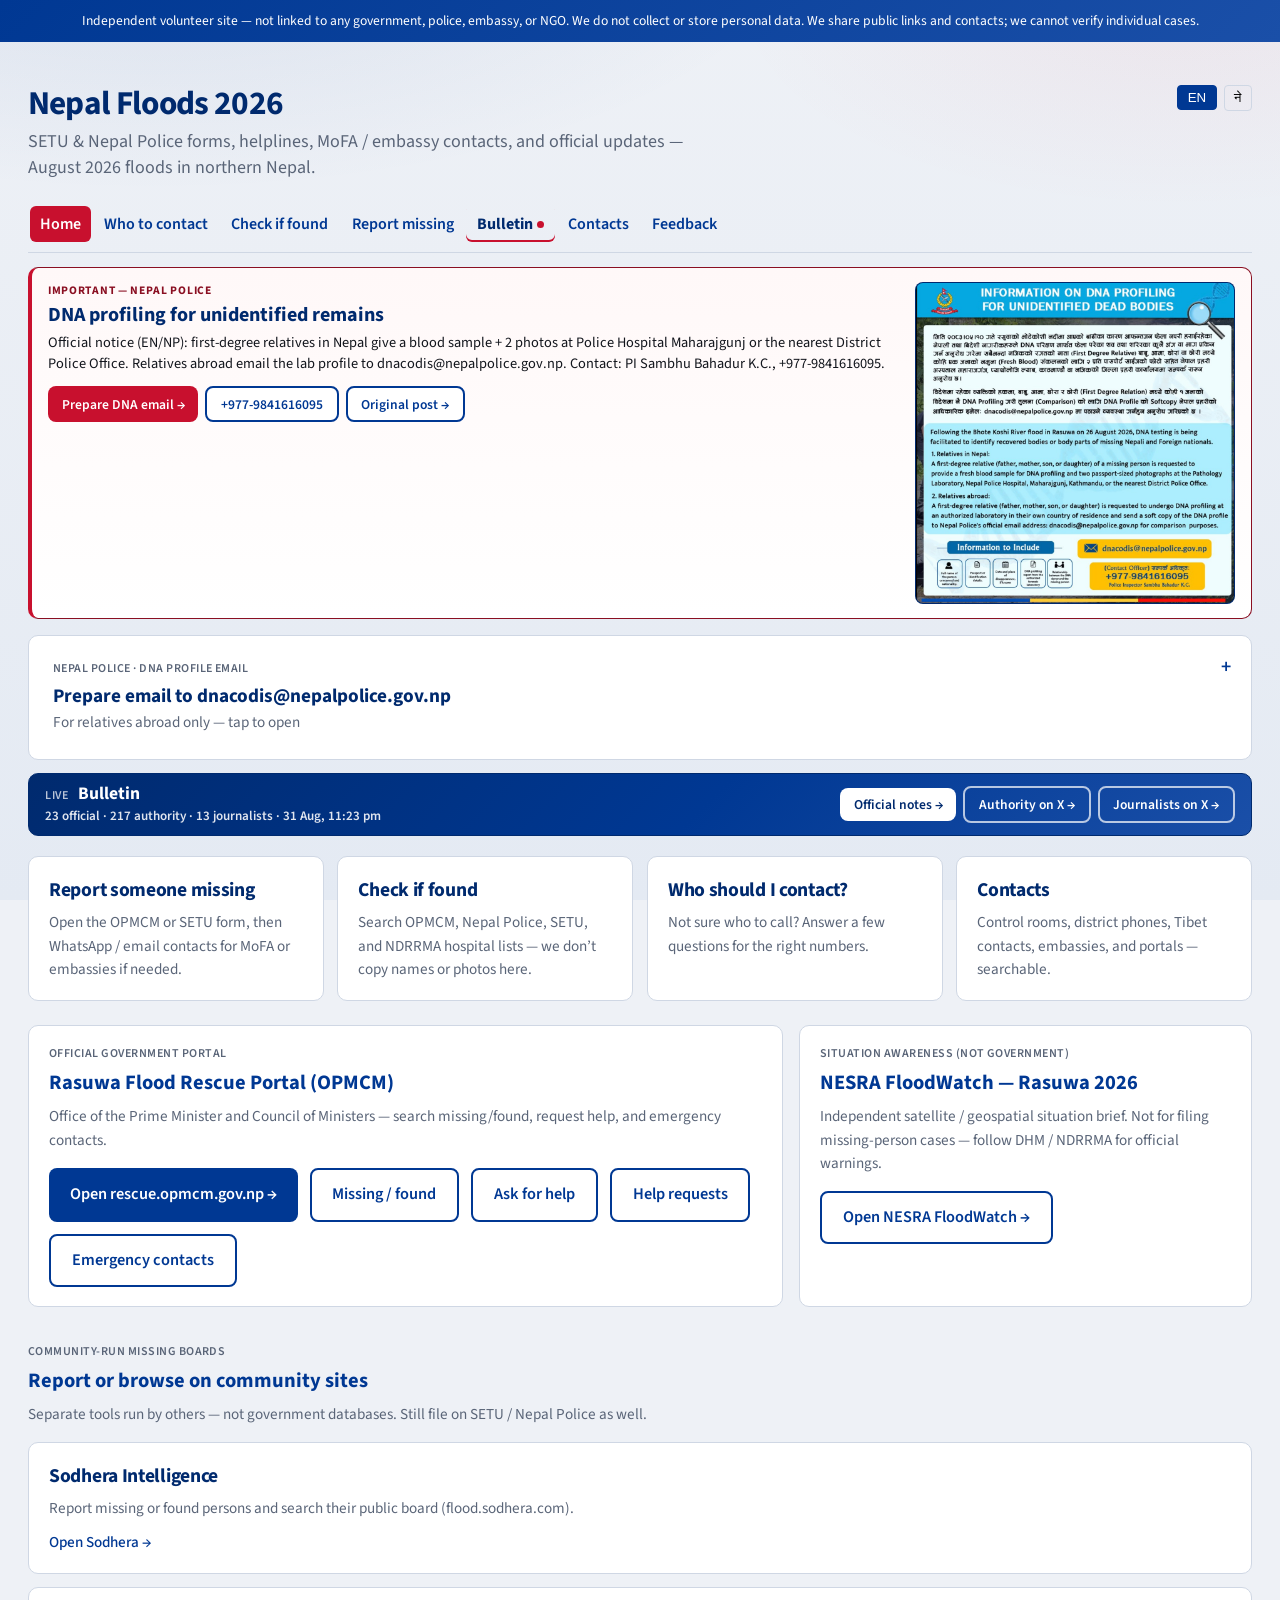
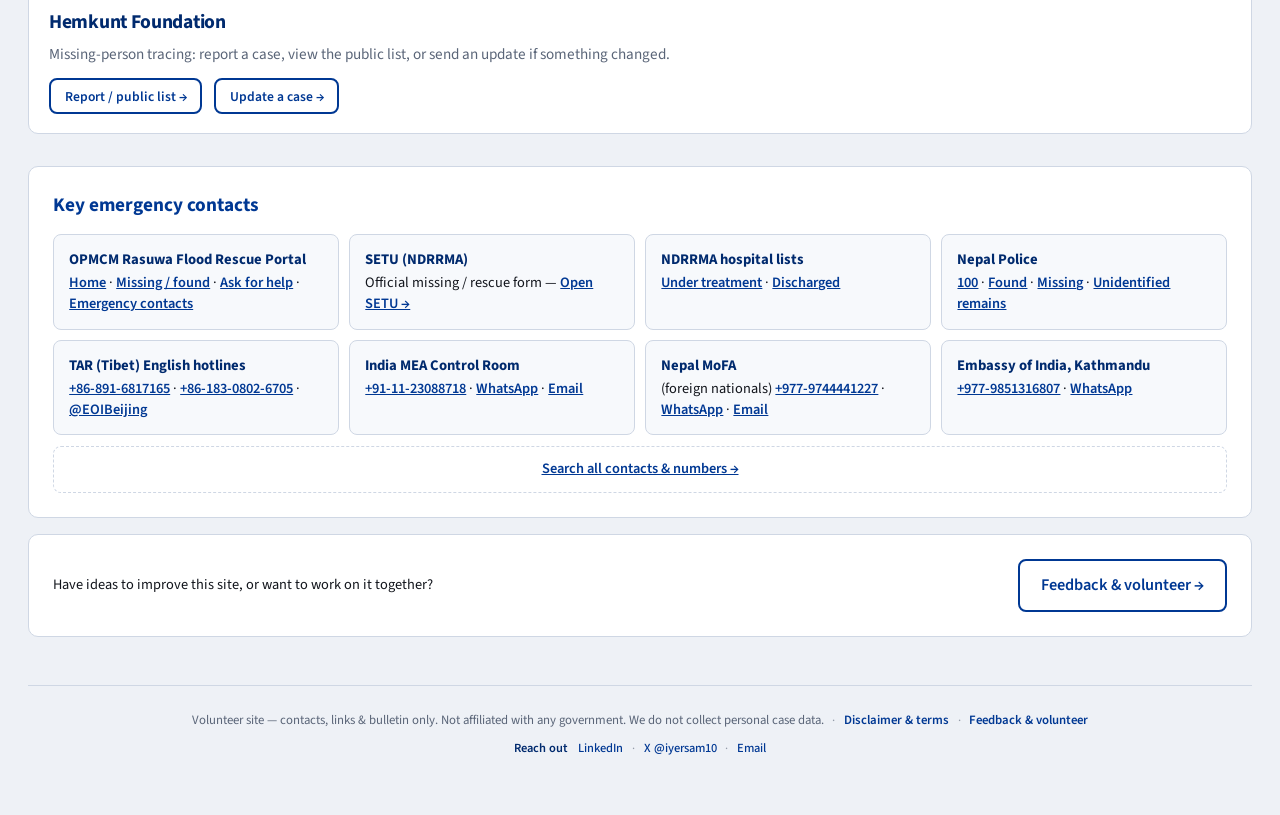
==== index.html @ 1d3ffffe "Fix DNA email open actions and collapse the helper by default." ====
<!DOCTYPE html>
<html lang="en">
<head>
  <meta charset="UTF-8">
  <meta name="viewport" content="width=device-width, initial-scale=1">
  <title>2026 Nepal Floods — SETU forms, MoFA helplines &amp; contacts</title>
  <meta name="description" content="Independent volunteer directory for the Aug 2026 Bhotekoshi / Rasuwa / Gyirong floods. Links to SETU, Nepal Police, MoFA and MEA contacts. Not a government channel — we do not confirm cases.">
  <meta name="keywords" content="Bhotekoshi, Rasuwa, Gyirong, Trishuli, MoFA emergency, MEA control room, SETU, Nepal Police, flash flood 2026">
  <meta name="robots" content="index, follow">
  <meta property="og:type" content="website">
  <meta property="og:site_name" content="2026 Nepal Floods">
  <meta property="og:locale" content="en_US">
  <meta property="og:url" content="https://2026-nepal-floods.vercel.app/">
  <meta property="og:title" content="2026 Nepal Floods — SETU forms, MoFA helplines &amp; contacts">
  <meta property="og:description" content="Independent volunteer site with SETU, Nepal Police, MoFA and MEA links for Bhotekoshi / Rasuwa / Gyirong. Not a government channel.">
  <meta property="og:image" content="https://2026-nepal-floods.vercel.app/assets/og-share.png?v=6">
  <meta property="og:image:type" content="image/png">
  <meta property="og:image:width" content="1200">
  <meta property="og:image:height" content="630">
  <meta property="og:image:alt" content="Nepal Floods 2026 — Contacts &amp; forms. Independent volunteer site · Not a government channel.">
  <meta name="twitter:card" content="summary_large_image">
  <meta name="twitter:title" content="2026 Nepal Floods — SETU forms, MoFA helplines &amp; contacts">
  <meta name="twitter:description" content="Independent volunteer directory of flood contacts and forms. Not a government channel.">
  <meta name="twitter:image" content="https://2026-nepal-floods.vercel.app/assets/og-share.png?v=6">
  <link rel="canonical" href="https://2026-nepal-floods.vercel.app/">
  <meta http-equiv="Cache-Control" content="no-cache, no-store, must-revalidate">
  <link rel="stylesheet" href="/css/style.css?v=layout16">
</head>
<body data-page="home">
  <div class="banner" data-i18n="banner">Independent volunteer site — not linked to any government, police, embassy, or NGO. We do not collect or store personal data. We share public links and contacts; we cannot verify individual cases.</div>
  <div class="container">
    <header class="site-header">
      <div class="lang-toggle">
        <button type="button" data-lang="en" class="active">EN</button>
        <button type="button" data-lang="np">ने</button>
      </div>
      <h1 data-i18n="siteTitle">Nepal Floods 2026</h1>
      <p class="subtitle" data-i18n="siteSubtitle">SETU &amp; Nepal Police forms, helplines, MoFA / embassy contacts, and official updates — August 2026 floods in northern Nepal.</p>
      <nav class="nav-links is-ready" id="site-nav">
        <a href="/" data-page="home" data-i18n="navHome">Home</a>
        <a href="/wizard.html" data-page="wizard" data-i18n="navWizard">Who to contact</a>
        <a href="/search.html" data-page="search" data-i18n="navSearch">Check if found</a>
        <a href="/report.html" data-page="report" data-i18n="navReport">Report missing</a>
        <a href="/updates.html" data-page="updates" class="nav-bulletin" data-i18n="navUpdates">Bulletin</a>
        <a href="/resources.html" data-page="resources" data-i18n="navResources">Contacts</a>
        <a href="/feedback.html" data-page="feedback" class="nav-feedback" data-i18n="navFeedback">Feedback</a>
      </nav>
    </header>

    <aside class="priority-alert" id="dna-priority-alert" aria-label="Nepal Police DNA profiling notice">
      <div class="priority-alert-copy">
        <p class="priority-alert-kicker" data-i18n="dnaAlertKicker">Important — Nepal Police</p>
        <h2 class="priority-alert-title" data-i18n="dnaAlertTitle">DNA profiling for unidentified remains</h2>
        <p class="priority-alert-body" data-i18n="dnaAlertBody">Official notice (EN/NP): first-degree relatives in Nepal give a blood sample + 2 photos at Police Hospital Maharajgunj or the nearest District Police Office. Relatives abroad email the lab profile to dnacodis@nepalpolice.gov.np. Contact: PI Sambhu Bahadur K.C., +977-9841616095.</p>
        <div class="priority-alert-actions">
          <a class="btn btn-primary btn-sm" href="#dna-email" data-i18n="dnaAlertEmailCta">Prepare DNA email →</a>
          <a class="btn btn-secondary btn-sm" href="tel:+9779841616095">+977-9841616095</a>
          <a class="btn btn-secondary btn-sm" href="https://x.com/NepalPoliceHQ/status/2094363424365097114" target="_blank" rel="noopener" data-i18n="dnaAlertCta">Original post →</a>
        </div>
      </div>
      <a class="priority-alert-figure" href="https://x.com/NepalPoliceHQ/status/2094363424365097114" target="_blank" rel="noopener">
        <img
          src="/assets/nepal-police-dna-profiling-31aug.jpg"
          width="1016"
          height="1024"
          alt="Nepal Police notice: DNA profiling for unidentified dead bodies — email dnacodis@nepalpolice.gov.np, contact PI Sambhu Bahadur K.C. +977-9841616095"
          loading="eager"
          decoding="async"
        >
      </a>
    </aside>

    <details class="panel dna-email-panel" id="dna-email">
      <summary class="dna-email-summary">
        <span class="section-kicker" data-i18n="dnaEmailKicker">Nepal Police · DNA profile email</span>
        <span class="dna-email-summary-title" data-i18n="dnaEmailTitle">Prepare email to dnacodis@nepalpolice.gov.np</span>
        <span class="dna-email-summary-hint form-hint" data-i18n="dnaEmailCollapsedHint">For relatives abroad only — tap to open</span>
      </summary>

      <p class="form-hint" data-i18n="dnaEmailHint">For first-degree relatives abroad. We only open your mail app or Gmail with a draft — nothing is uploaded here. Attach the lab DNA profile yourself before sending.</p>
      <p class="quiet-note" data-i18n="dnaEmailInNepal">In Nepal: give a fresh blood sample + 2 passport photos at Pathology Lab, Nepal Police Hospital, Maharajgunj, or the nearest District Police Office — no email needed.</p>

      <form id="dna-email-form" class="dna-email-form" novalidate>
        <div class="form-group">
          <label for="dna-missing-name" data-i18n="dnaFieldMissingName">Full name of missing person</label>
          <input id="dna-missing-name" name="missingName" type="text" autocomplete="name" required>
        </div>
        <div class="form-row">
          <div class="form-group">
            <label for="dna-nationality" data-i18n="dnaFieldNationality">Nationality</label>
            <input id="dna-nationality" name="nationality" type="text" required>
          </div>
          <div class="form-group">
            <label for="dna-id-details" data-i18n="dnaFieldId">Passport / ID details</label>
            <input id="dna-id-details" name="idDetails" type="text" required>
          </div>
        </div>
        <div class="form-group">
          <label for="dna-disappearance" data-i18n="dnaFieldDisappearance">Date and place of disappearance (if known)</label>
          <input id="dna-disappearance" name="disappearance" type="text" placeholder="e.g. 26 Aug 2026 — Rasuwa / Bhote Koshi">
        </div>
        <div class="form-row">
          <div class="form-group">
            <label for="dna-donor-name" data-i18n="dnaFieldDonorName">Your name (DNA donor)</label>
            <input id="dna-donor-name" name="donorName" type="text" required>
          </div>
          <div class="form-group">
            <label for="dna-relationship" data-i18n="dnaFieldRelationship">Your relationship to the missing person</label>
            <select id="dna-relationship" name="relationship" required>
              <option value="">—</option>
              <option value="Father">Father</option>
              <option value="Mother">Mother</option>
              <option value="Son">Son</option>
              <option value="Daughter">Daughter</option>
            </select>
          </div>
        </div>
        <div class="form-group">
          <label for="dna-donor-phone" data-i18n="dnaFieldDonorPhone">Your phone (optional)</label>
          <input id="dna-donor-phone" name="donorPhone" type="tel" autocomplete="tel">
        </div>
        <div class="form-group">
          <label for="dna-lab-note" data-i18n="dnaFieldLabNote">Lab / report note (optional)</label>
          <textarea id="dna-lab-note" name="labNote" rows="2" data-i18n-placeholder="dnaFieldLabPlaceholder" placeholder="e.g. Profile from [lab name], file attached"></textarea>
        </div>
        <p class="form-errors" id="dna-email-errors" hidden></p>
        <div class="btn-group">
          <button type="button" class="btn btn-primary" id="dna-email-open" data-i18n="dnaEmailOpen">Open email draft →</button>
          <button type="button" class="btn btn-secondary" id="dna-email-gmail" data-i18n="dnaEmailGmail">Open in Gmail →</button>
          <button type="button" class="btn btn-secondary" id="dna-email-mailto" data-i18n="dnaEmailMailto">Open in Mail app →</button>
          <button type="button" class="btn btn-secondary" id="dna-email-copy" data-i18n="dnaEmailCopy">Copy message</button>
          <button type="button" class="btn btn-secondary" id="dna-email-address">dnacodis@nepalpolice.gov.np</button>
        </div>
        <p class="form-hint" id="dna-email-status" hidden></p>
      </form>
    </details>

    <div class="bulletin-spotlight" id="bulletin-spotlight">
      <div class="bulletin-spotlight-copy">
        <div class="bulletin-spotlight-heading">
          <span class="section-kicker" data-i18n="homeBulletinKicker">Live authority feed</span>
          <h2 class="section-title" data-i18n="homeCard4Title">Bulletin</h2>
        </div>
        <p class="bulletin-spotlight-meta form-hint" id="bulletin-spotlight-meta" data-i18n="homeBulletinDesc">Official notes + authority posts on X · ~every 30 min</p>
      </div>
      <div class="bulletin-spotlight-actions">
        <a class="btn btn-primary btn-sm" href="/updates.html" data-i18n="homeBulletinOfficialCta">Official notes →</a>
        <a class="btn btn-secondary btn-sm" href="/updates.html#twitter" data-i18n="homeBulletinXCta">Authority on X →</a>
        <a class="btn btn-secondary btn-sm" href="/updates.html#journalists" data-i18n="homeBulletinJournalistsCta">Journalists on X →</a>
      </div>
    </div>

    <div class="card-grid">
      <a class="action-card" href="/report.html">
        <h2 data-i18n="homeCard3Title">Report someone missing</h2>
        <p data-i18n="homeCard3Desc">Open the OPMCM or SETU form, then WhatsApp / email contacts if needed.</p>
      </a>
      <a class="action-card" href="/search.html">
        <h2 data-i18n="homeCard2Title">Check if found</h2>
        <p data-i18n="homeCard2Desc">Search OPMCM, Nepal Police, SETU, and NDRRMA hospital lists — we don’t copy names or photos here.</p>
      </a>
      <a class="action-card" href="/wizard.html">
        <h2 data-i18n="homeCard1Title">Who should I contact?</h2>
        <p data-i18n="homeCard1Desc">Answer a few questions — we tell you which authority to call or email.</p>
      </a>
      <a class="action-card" href="/resources.html">
        <h2 data-i18n="navResources">Contacts</h2>
        <p data-i18n="homeContactsDesc">Control rooms, district phones, Tibet contacts, embassies, and portals — searchable.</p>
      </a>
    </div>

    <div class="home-spotlight">
    <section class="section-block">
      <p class="section-kicker">Official government portal</p>
      <h2 class="section-title">Rasuwa Flood Rescue Portal (OPMCM)</h2>
      <p class="form-hint">Office of the Prime Minister and Council of Ministers — search missing/found, request help, and emergency contacts.</p>
      <div class="btn-group">
        <a class="btn btn-primary" href="https://rescue.opmcm.gov.np/" target="_blank" rel="noopener">Open rescue.opmcm.gov.np →</a>
        <a class="btn btn-secondary" href="https://rescue.opmcm.gov.np/person-lost-found" target="_blank" rel="noopener">Missing / found</a>
        <a class="btn btn-secondary" href="https://rescue.opmcm.gov.np/ask-help" target="_blank" rel="noopener">Ask for help</a>
        <a class="btn btn-secondary" href="https://rescue.opmcm.gov.np/help-requests" target="_blank" rel="noopener">Help requests</a>
        <a class="btn btn-secondary" href="https://rescue.opmcm.gov.np/emergency-contacts" target="_blank" rel="noopener">Emergency contacts</a>
      </div>
    </section>

    <section class="section-block">
      <p class="section-kicker">Situation awareness (not government)</p>
      <h2 class="section-title">NESRA FloodWatch — Rasuwa 2026</h2>
      <p class="form-hint">Independent satellite / geospatial situation brief. Not for filing missing-person cases — follow DHM / NDRRMA for official warnings.</p>
      <a class="btn btn-secondary" href="https://nesraspace.org/floodwatch/rasuwa-2026/" target="_blank" rel="noopener">Open NESRA FloodWatch →</a>
    </section>
    </div>

    <section class="section-block" data-sodhera-block>
      <p class="section-kicker" data-i18n="sodheraKicker">Community-run missing boards</p>
      <h2 class="section-title" data-i18n="sodheraTitle">Report or browse on community sites</h2>
      <p class="form-hint" data-i18n="sodheraDesc">Separate tools run by others — not government databases. Still file on SETU / Nepal Police as well.</p>
      <div class="card-grid community-cards">
        <a class="action-card" href="https://flood.sodhera.com/" target="_blank" rel="noopener">
          <h2 data-i18n="sodheraCardTitle">Sodhera Intelligence</h2>
          <p data-i18n="sodheraCardDesc">Report missing or found persons and search their public board (flood.sodhera.com).</p>
          <p class="form-hint community-card-cta" data-i18n="sodheraCta">Open Sodhera →</p>
        </a>
        <div class="action-card action-card-static">
          <h2 data-i18n="hemkuntCardTitle">Hemkunt Foundation</h2>
          <p data-i18n="hemkuntCardDesc">Missing-person tracing: report a case, view the public list, or send an update if something changed.</p>
          <div class="btn-group" style="margin-top:0.75rem">
            <a class="btn btn-secondary btn-sm" href="https://web-production-5f11e.up.railway.app/" target="_blank" rel="noopener" data-i18n="hemkuntCta">Report / public list →</a>
            <a class="btn btn-secondary btn-sm" href="https://web-production-5f11e.up.railway.app/update" target="_blank" rel="noopener" data-i18n="hemkuntUpdateCta">Update a case →</a>
          </div>
        </div>
      </div>
    </section>

    <div class="panel home-contacts" style="margin-top:2rem">
      <h2>Key emergency contacts</h2>
      <ul class="contact-tile-grid">
        <li class="contact-tile"><strong>OPMCM Rasuwa Flood Rescue Portal</strong> <a href="https://rescue.opmcm.gov.np/" target="_blank" rel="noopener">Home</a> · <a href="https://rescue.opmcm.gov.np/person-lost-found" target="_blank" rel="noopener">Missing / found</a> · <a href="https://rescue.opmcm.gov.np/ask-help" target="_blank" rel="noopener">Ask for help</a> · <a href="https://rescue.opmcm.gov.np/emergency-contacts" target="_blank" rel="noopener">Emergency contacts</a></li>
        <li class="contact-tile"><strong>SETU (NDRRMA)</strong> Official missing / rescue form — <a href="https://setu.ndrrma.gov.np/admin/help.php" target="_blank" rel="noopener">Open SETU →</a></li>
        <li class="contact-tile"><strong>NDRRMA hospital lists</strong> <a href="https://ndrrma.gov.np/np/notice-information" target="_blank" rel="noopener">Under treatment</a> · <a href="https://ndrrma.gov.np/np/misc-report" target="_blank" rel="noopener">Discharged</a></li>
        <li class="contact-tile"><strong>Nepal Police</strong> <a href="tel:100">100</a> · <a href="https://udb.nepalpolice.gov.np/found" target="_blank" rel="noopener">Found</a> · <a href="https://udb.nepalpolice.gov.np/missing" target="_blank" rel="noopener">Missing</a> · <a href="https://udb.nepalpolice.gov.np/dead-bodies" target="_blank" rel="noopener">Unidentified remains</a></li>
        <li class="contact-tile"><strong>TAR (Tibet) English hotlines</strong> <a href="tel:+868916817165">+86-891-6817165</a> · <a href="tel:+8618308026705">+86-183-0802-6705</a> · <a href="https://x.com/EOIBeijing/status/2093912605433774318" target="_blank" rel="noopener">@EOIBeijing</a></li>
        <li class="contact-tile"><strong>India MEA Control Room</strong> <a href="tel:+911123088718">+91-11-23088718</a> · <a href="https://wa.me/919968291988">WhatsApp</a> · <a href="mailto:situationroom@mea.gov.in">Email</a></li>
        <li class="contact-tile"><strong>Nepal MoFA</strong> (foreign nationals) <a href="tel:+9779744441227">+977-9744441227</a> · <a href="https://wa.me/9779744441227">WhatsApp</a> · <a href="mailto:emergency@mofa.gov.np">Email</a></li>
        <li class="contact-tile"><strong>Embassy of India, Kathmandu</strong> <a href="tel:+9779851316807">+977-9851316807</a> · <a href="https://wa.me/9779851316807">WhatsApp</a></li>
        <li class="contact-tile contact-tile-more"><a href="/resources.html">Search all contacts &amp; numbers →</a></li>
      </ul>
    </div>

    <div class="volunteer-strip panel" id="volunteer-strip">
      <p data-i18n="volunteerStrip">Have ideas to improve this site, or want to work on it together?</p>
      <a href="/feedback.html" class="btn btn-secondary" data-i18n="volunteerStripCta">Feedback & volunteer →</a>
    </div>

    <footer class="site-footer" data-i18n="footer">Volunteer site — contacts, links & updates only.</footer>
  </div>
  <script src="/js/common.js?v=layout18"></script>
  <script src="/js/dna-email.js?v=layout2"></script>

  <!-- Vercel Web Analytics -->
  <script>
    window.va = window.va || function () { (window.vaq = window.vaq || []).push(arguments); };
  </script>
  <script defer src="/_vercel/insights/script.js"></script>
</body>
</html>
---- css/style.css ----
@import url("https://fonts.googleapis.com/css2?family=Source+Sans+3:ital,wght@0,400;0,600;0,700;1,400&display=swap");

:root {
  --nepal-crimson: #c8102e;
  --nepal-blue: #003893;
  --nepal-blue-deep: #002a6e;
  --warm-bg: #eef1f6;
  --warm-bg-2: #e4eaf3;
  --card: #ffffff;
  --text: #12151c;
  --muted: #5a6578;
  --border: #cfd7e4;
  --border-strong: #a8b6cc;
  --success: #0d7a4e;
  --chip-bg: #f7f9fc;
  --shadow-soft: 0 1px 0 rgba(0, 42, 110, 0.04), 0 8px 24px rgba(0, 42, 110, 0.06);
  --radius: 10px;
  --content-pad: 1rem 1.15rem 3rem;
  --content-max: 42rem;   /* phones */
  --content-md: 64rem;    /* ~1024 */
  --content-lg: 78rem;    /* ~1248 */
  --content-xl: 90rem;    /* ~1440 — still padded on ultrawide */
  --fs-body: 1.125rem;
  --fs-small: 0.95rem;
  --fs-nav: 1rem;
  --fs-h1: clamp(1.85rem, 2.6vw, 2.55rem);
  --fs-h2: 1.28rem;
  --fs-title: 1.22rem;
}

* {
  box-sizing: border-box;
}

body {
  font-family: "Source Sans 3", "Segoe UI", system-ui, -apple-system, sans-serif;
  background-color: var(--warm-bg);
  background-image:
    radial-gradient(1200px 480px at 12% -8%, rgba(0, 56, 147, 0.09), transparent 55%),
    radial-gradient(900px 420px at 92% 0%, rgba(200, 16, 46, 0.05), transparent 50%),
    linear-gradient(180deg, var(--warm-bg) 0%, var(--warm-bg-2) 100%);
  background-attachment: fixed;
  color: var(--text);
  margin: 0;
  min-height: 100vh;
  line-height: 1.55;
  font-size: var(--fs-body);
  -webkit-font-smoothing: antialiased;
}

a {
  color: var(--nepal-blue);
}

.container {
  max-width: var(--content-max);
  margin: 0 auto;
  padding: var(--content-pad);
}

.banner {
  background: linear-gradient(135deg, var(--nepal-blue), #1a4fa8);
  color: #fff;
  padding: 0.7rem 1.25rem;
  font-size: 0.85rem;
  line-height: 1.45;
  text-align: center;
}

.banner strong {
  font-weight: 600;
}

header.site-header {
  padding: 1.35rem 0 0;
}

header.site-header h1 {
  font-size: var(--fs-h1);
  margin: 0 0 0.35rem;
  color: var(--nepal-blue-deep);
  font-weight: 700;
  letter-spacing: -0.025em;
  line-height: 1.15;
}

header.site-header .subtitle {
  color: var(--muted);
  font-size: var(--fs-body);
  margin: 0;
  max-width: 44rem;
  line-height: 1.45;
}

.home-intro {
  display: none;
}

.site-disclaimer {
  display: none;
}

.nav-links {
  display: flex;
  flex-wrap: nowrap;
  gap: 0.15rem;
  margin: 1rem 0 0;
  padding: 0.55rem 0.1rem 0.65rem;
  border-bottom: 1px solid var(--border);
  font-size: var(--fs-nav);
  overflow-x: auto;
  -webkit-overflow-scrolling: touch;
  scrollbar-width: thin;
}

.nav-links a {
  text-decoration: none;
  font-weight: 600;
  white-space: nowrap;
  padding: 0.35rem 0.65rem;
  border-radius: 6px;
}

.nav-links a:hover {
  background: rgba(0, 56, 147, 0.06);
}

.nav-links a.active {
  color: #fff;
  background: var(--nepal-crimson);
  text-decoration: none;
}

.nav-links a.nav-feedback {
  color: var(--nepal-blue);
  font-weight: 600;
}

.volunteer-strip {
  margin-top: 1.5rem;
  display: flex;
  flex-wrap: wrap;
  align-items: center;
  justify-content: space-between;
  gap: 0.75rem 1rem;
  background: linear-gradient(135deg, #f8fafc, #eef4ff);
  border-color: #c5d4f0;
}

.volunteer-strip p {
  margin: 0;
  font-size: 0.9rem;
  color: var(--text);
  flex: 1;
  min-width: 12rem;
}

.card-grid {
  display: grid;
  gap: 0.85rem;
  margin-top: 1.25rem;
}

.action-card {
  display: block;
  background: var(--card);
  border: 1px solid var(--border);
  border-radius: var(--radius);
  padding: 1.15rem 1.25rem;
  text-decoration: none;
  color: inherit;
  box-shadow: var(--shadow-soft);
  transition: border-color 0.15s, transform 0.15s;
}

.action-card:hover {
  border-color: var(--nepal-blue);
  transform: translateY(-1px);
}

.action-card h2 {
  margin: 0 0 0.35rem;
  font-size: var(--fs-title);
  color: var(--nepal-blue-deep);
  letter-spacing: -0.015em;
}

.action-card p {
  margin: 0;
  color: var(--muted);
  font-size: var(--fs-small);
}

.action-card-static {
  cursor: default;
}

.action-card-static:hover {
  border-color: var(--border);
  transform: none;
}

.community-cards {
  margin-top: 0.85rem;
}

.community-card-cta {
  margin-top: 0.65rem !important;
  color: var(--nepal-blue) !important;
  font-weight: 500;
}

.btn {
  display: inline-flex;
  align-items: center;
  justify-content: center;
  gap: 0.4rem;
  padding: 0.75rem 1.3rem;
  border-radius: 8px;
  font-size: 1.02rem;
  font-weight: 600;
  border: none;
  cursor: pointer;
  text-decoration: none;
  transition: opacity 0.15s;
}

.btn:hover {
  opacity: 0.92;
}

.btn-primary {
  background: var(--nepal-blue);
  color: #fff;
}

.btn-secondary {
  background: #fff;
  color: var(--nepal-blue);
  border: 2px solid var(--nepal-blue);
}

.btn-whatsapp {
  background: #25d366;
  color: #fff;
}

.btn-email {
  background: #444;
  color: #fff;
}

.btn-group {
  display: flex;
  flex-wrap: wrap;
  gap: 0.75rem;
  margin-top: 1rem;
}

.panel {
  background: var(--card);
  border: 1px solid var(--border);
  border-radius: 12px;
  padding: 1.5rem;
  margin-top: 1rem;
}

.panel h2 {
  margin: 0 0 1rem;
  font-size: 1.2rem;
  color: var(--nepal-blue);
}

.wizard-step {
  display: none;
}

.wizard-step.active {
  display: block;
}

.wizard-options {
  display: grid;
  gap: 0.6rem;
  margin: 1rem 0;
}

.wizard-option {
  text-align: left;
  padding: 0.85rem 1rem;
  border: 2px solid var(--border);
  border-radius: 8px;
  background: #fff;
  cursor: pointer;
  font-size: 0.95rem;
  transition: border-color 0.15s, background 0.15s;
}

.wizard-option:hover {
  border-color: var(--nepal-blue);
  background: #f5f8fc;
}

.wizard-option.selected {
  border-color: var(--nepal-blue);
  background: #eef3fa;
}

.mode-tabs {
  display: flex;
  gap: 0.5rem;
  margin: 0.75rem 0 1rem;
  flex-wrap: wrap;
}

.mode-tab {
  background: #fff;
  border: 1px solid var(--border);
  border-radius: 8px;
  padding: 0.5rem 0.9rem;
  font-size: 0.9rem;
  font-weight: 600;
  color: var(--muted);
  cursor: pointer;
}

.mode-tab.active {
  color: var(--nepal-blue);
  border-color: var(--nepal-blue);
  background: #eef4ff;
}

.checkbox-grid {
  display: grid;
  gap: 0.5rem;
  margin-top: 0.5rem;
}

.checkbox-option {
  display: flex;
  gap: 0.6rem;
  align-items: flex-start;
  padding: 0.65rem 0.85rem;
  border: 1px solid var(--border);
  border-radius: 8px;
  background: #fff;
  cursor: pointer;
  font-size: 0.9rem;
}

.checkbox-option:has(input:checked) {
  border-color: var(--nepal-blue);
  background: #eef4ff;
}

.checkbox-option input {
  margin-top: 0.2rem;
}

.form-group {
  margin-bottom: 1rem;
}

.form-group label {
  display: block;
  font-weight: 600;
  font-size: 0.9rem;
  margin-bottom: 0.35rem;
}

.form-group input,
.form-group select,
.form-group textarea {
  width: 100%;
  padding: 0.65rem 0.75rem;
  border: 1px solid var(--border);
  border-radius: 8px;
  font-size: 1rem;
  font-family: inherit;
  background: #fff;
  color: var(--text);
}

.form-group input:focus,
.form-group select:focus,
.form-group textarea:focus {
  outline: 2px solid rgba(0, 56, 147, 0.25);
  outline-offset: 1px;
  border-color: #9bb4d9;
}

.form-group textarea {
  min-height: 80px;
  resize: vertical;
}

.form-hint {
  font-size: var(--fs-small);
  color: var(--muted);
  margin-top: 0.25rem;
}

.alert {
  padding: 0.85rem 1rem;
  border-radius: 8px;
  font-size: 0.9rem;
  margin: 1rem 0;
}

.alert-info {
  background: #eef3fa;
  border: 1px solid #c5d9f0;
  color: #1a3a5c;
}

.alert-warning {
  background: #fff8e6;
  border: 1px solid #f0d78c;
  color: #6b4e00;
}

.alert-success {
  background: #e8f5ef;
  border: 1px solid #a8d5bc;
  color: #0d4a2e;
}

.alert-error {
  background: #fdecea;
  border: 1px solid #f5c4be;
  color: #8b1a0f;
}

/* Quieter page sections (report flow) */
.section-block {
  margin-top: 1.75rem;
  padding-top: 1.5rem;
  border-top: 1px solid var(--border);
}

.section-block:first-of-type {
  border-top: none;
  padding-top: 0.5rem;
}

.section-kicker {
  margin: 0 0 0.2rem;
  font-size: 0.75rem;
  font-weight: 600;
  letter-spacing: 0.04em;
  text-transform: uppercase;
  color: var(--muted);
}

.section-title {
  margin: 0 0 0.4rem;
  font-size: var(--fs-h2);
  color: var(--nepal-blue);
}



.subsection-title {
  margin: 1.25rem 0 0.5rem;
  font-size: 1rem;
  color: var(--text);
}

#email-open-status {
  margin-top: 0.75rem;
  padding: 0.65rem 0.75rem;
  background: #eef3fa;
  border: 1px solid #c5d9f0;
  border-radius: 8px;
  color: #1a3a5c;
  font-size: 0.85rem;
}

.form-errors {
  margin-top: 0.75rem;
  font-size: 0.9rem;
  color: #8b1a0f;
}

.form-divider {
  border: none;
  border-top: 1px solid var(--border);
  margin: 1.25rem 0;
}

.form-row {
  display: grid;
  grid-template-columns: 1fr 1fr;
  gap: 0.75rem;
}

@media (max-width: 560px) {
  .form-row {
    grid-template-columns: 1fr;
  }
}

.form-group-sm {
  max-width: 8rem;
}

.person-block {
  padding: 0.85rem 0;
  border-bottom: 1px solid var(--border);
  margin-bottom: 0.5rem;
}

.person-block:last-child {
  border-bottom: none;
}

.person-block-head {
  display: flex;
  justify-content: space-between;
  align-items: center;
  margin-bottom: 0.5rem;
}

.btn-text {
  background: none;
  border: none;
  color: var(--muted);
  font-size: 0.85rem;
  cursor: pointer;
  text-decoration: underline;
  padding: 0;
}

.btn-text:hover {
  color: var(--nepal-crimson);
}

.contact-list {
  display: flex;
  flex-direction: column;
  gap: 0.75rem;
}

.contact-row {
  display: flex;
  flex-wrap: wrap;
  justify-content: space-between;
  gap: 0.75rem;
  padding: 0.85rem 0;
  border-bottom: 1px solid var(--border);
}

.contact-row:last-child {
  border-bottom: none;
}

.send-actions {
  display: flex;
  flex-wrap: wrap;
  gap: 0.5rem;
  margin: 0.75rem 0 0.25rem;
}

.panel.setu-hero {
  border: 1px solid var(--border);
  box-shadow: none;
}

.step-list {
  list-style: none;
  padding: 0;
  margin: 0;
}

.step-list li {
  padding: 1rem 0;
  border-bottom: 1px solid var(--border);
}

.step-list li:last-child {
  border-bottom: none;
}

.step-list .step-num {
  display: inline-block;
  background: var(--nepal-blue);
  color: #fff;
  width: 1.6rem;
  height: 1.6rem;
  border-radius: 50%;
  text-align: center;
  line-height: 1.6rem;
  font-size: 0.8rem;
  margin-right: 0.5rem;
}

.contact-block {
  margin: 0.75rem 0;
}

.contact-block strong {
  display: block;
  color: var(--nepal-blue);
}

.search-bar {
  display: flex;
  gap: 0.5rem;
  flex-wrap: wrap;
  margin-bottom: 1rem;
}

.orchestration-step-label {
  display: inline-block;
  font-size: 0.75rem;
  font-weight: 600;
  text-transform: uppercase;
  letter-spacing: 0.04em;
  color: var(--nepal-blue);
  margin-bottom: 0.25rem;
}

.setu-field-guide {
  list-style: none;
  padding: 0;
  margin: 0.75rem 0 0;
}

.setu-field-row {
  padding: 0.75rem 0;
  border-top: 1px solid var(--border);
  display: grid;
  gap: 0.5rem;
}

.setu-field-row:first-child {
  border-top: none;
  padding-top: 0;
}

.setu-field-meta strong {
  color: var(--text);
}

.setu-required {
  display: inline-block;
  margin-left: 0.35rem;
  font-size: 0.7rem;
  font-weight: 600;
  text-transform: uppercase;
  color: var(--nepal-crimson);
}

.setu-field-value {
  margin: 0;
  padding: 0.6rem 0.75rem;
  background: #f4f6fa;
  border: 1px solid var(--border);
  border-radius: 6px;
  font-family: inherit;
  font-size: 0.9rem;
  white-space: pre-wrap;
  word-break: break-word;
}

.setu-field-value.multiline {
  max-height: 10rem;
  overflow: auto;
}

.btn-sm {
  padding: 0.35rem 0.75rem;
  font-size: 0.85rem;
  width: fit-content;
}

.search-bar input {
  flex: 1;
  min-width: 200px;
  padding: 0.65rem 0.75rem;
  border: 1px solid var(--border);
  border-radius: 8px;
  font-size: 1rem;
  background: #fff;
  color: var(--text);
}

.filter-chips {
  display: flex;
  flex-wrap: wrap;
  gap: 0.5rem;
  margin-bottom: 1rem;
}

.chip {
  padding: 0.42rem 0.8rem;
  border-radius: 7px;
  border: 1px solid var(--border);
  background: var(--chip-bg);
  font-size: 0.85rem;
  font-weight: 600;
  cursor: pointer;
  color: var(--text);
  white-space: nowrap;
  flex: 0 0 auto;
}

.chip:hover {
  border-color: var(--border-strong);
  background: #fff;
}

.chip.active {
  background: var(--nepal-blue);
  color: #fff;
  border-color: var(--nepal-blue);
}

.record-card {
  display: flex;
  gap: 1rem;
  padding: 1rem;
  border: 1px solid var(--border);
  border-radius: 10px;
  background: #fff;
  margin-bottom: 0.75rem;
}

.record-card img {
  width: 72px;
  height: 72px;
  object-fit: cover;
  border-radius: 6px;
  background: #eee;
}

.record-card .meta {
  flex: 1;
  min-width: 0;
}

.record-card h3 {
  margin: 0 0 0.25rem;
  font-size: 1rem;
}

.record-card .detail {
  font-size: 0.85rem;
  color: var(--muted);
  margin: 0.15rem 0;
}

.record-card .badge {
  display: inline-block;
  font-size: 0.7rem;
  padding: 0.15rem 0.5rem;
  border-radius: 4px;
  background: #fff0f2;
  color: var(--nepal-crimson);
  font-weight: 600;
  margin-top: 0.35rem;
}

.update-item {
  padding: 1rem 1.05rem;
  border: 1px solid var(--border);
  border-radius: var(--radius);
  background: var(--card);
  box-shadow: var(--shadow-soft);
  margin-bottom: 0.75rem;
}

.update-item:last-child {
  margin-bottom: 0;
}

.update-meta {
  display: flex;
  flex-wrap: wrap;
  align-items: center;
  gap: 0.35rem 0.65rem;
  margin-bottom: 0.4rem;
  font-size: 0.8rem;
  color: var(--muted);
}

.update-meta time {
  margin-left: auto;
  font-weight: 500;
  color: var(--muted);
}

.update-source {
  font-weight: 600;
  color: var(--nepal-blue);
}

.update-summary {
  margin: 0.35rem 0 0.65rem;
  font-size: 0.98rem;
  line-height: 1.55;
  color: var(--text);
}

.update-link {
  display: inline-block;
  font-size: 0.9rem;
  font-weight: 600;
  text-decoration: none;
}

.update-link:hover {
  text-decoration: underline;
}

.update-item-portal {
  opacity: 0.95;
}

.update-item-portal .bulletin-title {
  font-size: 0.95rem;
}

.badge-official {
  background: #e8f0fa;
  color: var(--nepal-blue);
}

.badge-twitter {
  background: #e8f4fd;
  color: #1565c0;
}

.badge-journalist {
  background: #fdecea;
  color: #9b1c1c;
}

.badge-portal {
  background: #f3f4f6;
  color: #4b5563;
}

.updates-meta {
  font-size: 0.8rem;
  color: var(--muted);
  margin: 0.35rem 0 1rem;
}

.updates-section-title {
  margin: 1.75rem 0 0.35rem;
  font-size: 1rem;
  color: var(--nepal-blue);
}

.updates-section-hint {
  margin: 0 0 0.75rem;
}

.updates-toolbar {
  margin-top: 0.5rem;
  display: flex;
  flex-direction: column;
  gap: 0.85rem;
}

.theme-filter-wrap .form-hint {
  margin-bottom: 0.35rem;
}

.theme-chips {
  display: flex;
  flex-wrap: wrap;
  gap: 0.4rem;
}

.theme-chips .chip {
  font-size: 0.82rem;
  padding: 0.35rem 0.7rem;
}

@media (min-width: 720px) {
  .updates-filter {
    min-width: 0;
  }
}

.updates-panel {
  padding-top: 1rem;
}

.update-theme-tags {
  display: flex;
  flex-wrap: wrap;
  gap: 0.3rem;
  margin: 0.35rem 0 0.15rem;
}

.update-theme-tag {
  font-size: 0.7rem;
  font-weight: 600;
  letter-spacing: 0.02em;
  text-transform: uppercase;
  color: var(--nepal-blue);
  background: #eef3fa;
  border-radius: 4px;
  padding: 0.15rem 0.4rem;
}

.bulletin-title {
  margin: 0.15rem 0 0.25rem;
  font-size: 1.15rem;
  line-height: 1.35;
  color: var(--text);
  font-weight: 650;
}

.update-item time {
  display: inline;
  font-size: inherit;
  font-weight: inherit;
  color: inherit;
  margin-bottom: 0;
}

.update-item .citation {
  font-size: 0.8rem;
  color: var(--muted);
  margin: 0.35rem 0 0;
}

.update-item .date {
  font-size: 0.8rem;
  color: var(--muted);
}

.update-item .source {
  font-size: 0.75rem;
  font-weight: 600;
  color: var(--nepal-blue);
  text-transform: uppercase;
  letter-spacing: 0.03em;
}

.update-item p {
  margin: 0.35rem 0 0.5rem;
}

footer.site-footer {
  margin-top: 3rem;
  padding-top: 1.5rem;
  border-top: 1px solid var(--border);
  font-size: 0.8rem;
  color: var(--muted);
  text-align: center;
  line-height: 1.6;
}

footer.site-footer .footer-main,
footer.site-footer .footer-reach {
  margin: 0;
}

footer.site-footer .footer-reach {
  margin-top: 0.55rem;
  font-size: 0.78rem;
}

footer.site-footer .footer-reach-label {
  margin-right: 0.45rem;
  font-weight: 600;
  color: var(--nepal-blue-deep);
}

footer.site-footer .footer-reach-link {
  color: var(--nepal-blue);
  text-decoration: none;
  font-weight: 500;
}

footer.site-footer .footer-reach-link:hover {
  text-decoration: underline;
}

footer.site-footer .footer-link {
  color: var(--muted);
  text-decoration: none;
}

footer.site-footer .footer-link:hover {
  color: var(--nepal-blue);
  text-decoration: underline;
}

footer.site-footer .footer-link-prominent {
  font-weight: 600;
  color: var(--nepal-blue);
}

.footer-sep {
  margin: 0 0.35rem;
  opacity: 0.6;
}

.legal-alert {
  margin-top: 1rem;
}

.legal-doc h2 {
  font-size: 1.1rem;
  color: var(--nepal-blue);
  margin: 1.5rem 0 0.65rem;
}

.legal-doc h2:first-child {
  margin-top: 0.25rem;
}

.legal-doc p {
  margin: 0.5rem 0;
  font-size: 0.95rem;
}

.legal-list {
  margin: 0.5rem 0 1rem;
  padding-left: 1.25rem;
  font-size: 0.95rem;
}

.legal-list li {
  margin: 0.4rem 0;
}

.legal-ol {
  padding-left: 1.35rem;
}

.legal-updated {
  margin-top: 1.25rem !important;
}

.feedback-panel {
  max-width: 44rem;
  margin-left: auto;
  margin-right: auto;
  width: 100%;
}

.feedback-list {
  list-style: none;
  margin: 1rem 0 1.25rem;
  padding: 0;
  display: grid;
  gap: 0.5rem;
}

.feedback-list li {
  margin: 0;
  padding: 0.75rem 0.9rem;
  border: 1px solid var(--border);
  border-radius: 8px;
  background: #f7f9fc;
  font-size: var(--fs-body);
}

.feedback-note {
  margin-bottom: 1.25rem;
}

.feedback-actions {
  display: flex;
  gap: 0.75rem;
  flex-wrap: wrap;
}

.volunteer-panel {
  margin-top: 1.25rem;
  background: #fafbfc;
}

.volunteer-heading {
  margin: 0 0 0.75rem;
  font-size: 1.05rem;
  color: var(--nepal-blue);
  font-weight: 600;
}

.volunteer-email-hint {
  margin: 0.75rem 0 0;
  font-size: 0.85rem;
  color: var(--muted);
}

.volunteer-email-hint a {
  color: var(--muted);
  text-decoration: none;
}

.volunteer-email-hint a:hover {
  color: var(--nepal-blue);
  text-decoration: underline;
}

.tab-bar {
  display: flex;
  gap: 0.5rem;
  margin: 1.25rem 0 0;
  border-bottom: 2px solid var(--border);
}

.tab-bar .tab {
  background: none;
  border: none;
  border-bottom: 2px solid transparent;
  margin-bottom: -2px;
  padding: 0.65rem 1rem;
  font-size: 0.95rem;
  font-weight: 600;
  color: var(--muted);
  cursor: pointer;
  border-radius: 6px 6px 0 0;
}

.tab-bar .tab:hover {
  color: var(--nepal-blue);
  background: #f8fafc;
}

.tab-bar .tab.active {
  color: var(--nepal-blue);
  border-bottom-color: var(--nepal-blue);
}

.tab-panel {
  display: none;
  margin-top: 1rem;
}

.tab-panel.active {
  display: block;
}

.pagination {
  display: flex;
  align-items: center;
  justify-content: center;
  gap: 1rem;
  margin-top: 1.25rem;
  padding-top: 1rem;
  border-top: 1px solid var(--border);
}

.pagination-info {
  font-size: 0.85rem;
  color: var(--muted);
}

.btn-sm {
  padding: 0.35rem 0.85rem;
  font-size: 0.85rem;
}

.account-grid {
  margin-top: 1.5rem;
  padding-top: 1.25rem;
  border-top: 1px solid var(--border);
}

.account-grid-title {
  font-size: 0.95rem;
  margin: 0 0 0.75rem;
  color: var(--text);
}

.account-grid-inner {
  display: grid;
  grid-template-columns: repeat(auto-fill, minmax(220px, 1fr));
  gap: 0.75rem;
}

.account-card {
  display: flex;
  flex-direction: column;
  gap: 0.2rem;
  padding: 0.85rem 1rem;
  border: 1px solid var(--border);
  border-radius: 8px;
  text-decoration: none;
  color: var(--text);
  background: #fafbfc;
  transition: border-color 0.15s, background 0.15s;
}

.account-card:hover {
  border-color: var(--nepal-blue);
  background: #f0f6ff;
}

.account-card span {
  font-size: 0.8rem;
  color: var(--muted);
}

.lang-toggle {
  float: right;
  font-size: 0.85rem;
}

.lang-toggle button {
  background: none;
  border: 1px solid var(--border);
  padding: 0.25rem 0.6rem;
  border-radius: 4px;
  cursor: pointer;
  margin-left: 0.25rem;
}

.lang-toggle button.active {
  background: var(--nepal-blue);
  color: #fff;
  border-color: var(--nepal-blue);
}

.progress-dots {
  display: flex;
  gap: 0.5rem;
  margin-bottom: 1rem;
}

.progress-dots span {
  width: 8px;
  height: 8px;
  border-radius: 50%;
  background: var(--border);
}

.progress-dots span.done {
  background: var(--nepal-blue);
}

.progress-dots span.current {
  background: var(--nepal-crimson);
  transform: scale(1.2);
}

.empty-state {
  text-align: center;
  padding: 2rem;
  color: var(--muted);
}

.sr-only {
  position: absolute;
  width: 1px;
  height: 1px;
  padding: 0;
  margin: -1px;
  overflow: hidden;
  clip: rect(0, 0, 0, 0);
  white-space: nowrap;
  border: 0;
}

/* —— Layout v2: width, home, bulletin scanning —— */
.container-wide,
.container-bulletin,
body[data-page="home"] .container,
body[data-page="resources"] .container,
body[data-page="updates"] .container,
body[data-page="report"] .container,
body[data-page="search"] .container,
body[data-page="wizard"] .container,
body[data-page="feedback"] .container,
body[data-page="legal"] .container {
  max-width: var(--content-md);
}

@media (min-width: 900px) {
  :root {
    --content-pad: 1.35rem 1.75rem 3.5rem;
  }

  .container,
  .container-wide,
  .container-bulletin,
  body[data-page="home"] .container,
  body[data-page="resources"] .container,
  body[data-page="updates"] .container,
  body[data-page="report"] .container,
  body[data-page="search"] .container,
  body[data-page="wizard"] .container,
  body[data-page="feedback"] .container,
  body[data-page="legal"] .container {
    max-width: var(--content-lg);
  }

  /* Home action cards: 2×2 */
  body[data-page="home"] .card-grid:not(.community-cards) {
    grid-template-columns: 1fr 1fr;
  }

  body[data-page="home"] .card-grid:not(.community-cards) > .action-card,
  body[data-page="home"] .card-grid:not(.community-cards) > .action-card:nth-child(4),
  body[data-page="home"] .card-grid:not(.community-cards) > .action-card:nth-child(5) {
    grid-column: auto;
  }

  body[data-page="home"] .home-spotlight {
    display: grid;
    grid-template-columns: 1.25fr 0.75fr;
    gap: 1rem;
    margin-top: 1.5rem;
  }

  body[data-page="home"] .home-spotlight .section-block {
    margin-top: 0;
    padding: 1.2rem 1.25rem;
    border: 1px solid var(--border);
    border-radius: var(--radius);
    background: var(--card);
    box-shadow: var(--shadow-soft);
  }

  body[data-page="search"] .search-top {
    display: grid;
    grid-template-columns: 1fr 1fr;
    gap: 1rem;
    align-items: start;
    margin-top: 1.25rem;
  }

  body[data-page="search"] .search-top .section-block {
    margin-top: 0;
    padding: 1.15rem 1.2rem;
    border: 1px solid var(--border);
    border-radius: var(--radius);
    background: var(--card);
    box-shadow: var(--shadow-soft);
  }

  body[data-page="search"] .search-top .section-block:first-of-type {
    padding-top: 1.15rem;
    border-top: 1px solid var(--border);
  }

  body[data-page="search"] .search-top .community-cards {
    grid-template-columns: 1fr;
  }

  body[data-page="report"] #report-form-panel {
    max-width: none;
  }

  body[data-page="wizard"] .panel {
    max-width: 44rem;
    margin-left: auto;
    margin-right: auto;
  }

  body[data-page="updates"] .theme-chips {
    flex-wrap: wrap;
    overflow: visible;
    padding-bottom: 0;
  }

  .updates-grid {
    display: grid;
    grid-template-columns: 1fr 1fr;
    gap: 0.85rem;
    align-items: stretch;
  }

  .updates-grid .update-item {
    margin: 0;
    height: auto;
    align-self: start;
  }
}

@media (min-width: 640px) and (max-width: 899px) {
  .card-grid {
    grid-template-columns: 1fr 1fr;
  }
}

@media (min-width: 1200px) {
  body[data-page="home"] .container,
  body[data-page="updates"] .container,
  body[data-page="resources"] .container,
  body[data-page="report"] .container,
  body[data-page="search"] .container,
  body[data-page="wizard"] .container,
  body[data-page="feedback"] .container {
    max-width: var(--content-xl);
  }

  body[data-page="home"] .card-grid:not(.community-cards) {
    grid-template-columns: repeat(4, minmax(0, 1fr));
  }

  body[data-page="home"] .card-grid:not(.community-cards) > .action-card,
  body[data-page="home"] .card-grid:not(.community-cards) > .action-card:nth-child(4),
  body[data-page="home"] .card-grid:not(.community-cards) > .action-card:nth-child(5) {
    grid-column: span 1;
  }

  body[data-page="home"] .contact-tile-grid {
    grid-template-columns: repeat(4, minmax(0, 1fr));
  }

  .updates-grid {
    grid-template-columns: 1fr 1fr;
    gap: 1rem;
  }
}

.home-contacts {
  margin-top: 1.5rem;
}

.home-contacts h2 {
  margin-bottom: 0.85rem;
}

.contact-tile-grid {
  list-style: none;
  margin: 0;
  padding: 0;
  display: grid;
  gap: 0.65rem;
}

@media (min-width: 700px) {
  .contact-tile-grid {
    grid-template-columns: 1fr 1fr;
  }
}

@media (min-width: 1100px) {
  .contact-tile-grid {
    grid-template-columns: 1fr 1fr 1fr;
  }
}

.contact-tile {
  margin: 0;
  padding: 0.85rem 0.95rem;
  background: #f7f9fc;
  border: 1px solid var(--border);
  border-radius: 8px;
  font-size: 0.9rem;
  line-height: 1.45;
}

.contact-tile strong {
  display: block;
  color: var(--nepal-blue-deep);
  margin-bottom: 0.2rem;
  font-size: 0.92rem;
}

.contact-tile a {
  font-weight: 600;
}

.contact-tile-more {
  grid-column: 1 / -1;
  background: transparent;
  border-style: dashed;
  text-align: center;
  padding: 0.75rem;
}

body[data-page="updates"] .updates-toolbar {
  position: sticky;
  top: 0;
  z-index: 30;
  display: block;
  margin: 0.85rem 0 0.65rem;
  padding: 0.75rem 0.9rem 0.7rem;
  background: rgba(255, 255, 255, 0.95);
  border: 1px solid var(--border);
  border-radius: var(--radius);
  box-shadow: var(--shadow-soft);
  backdrop-filter: blur(10px);
  -webkit-backdrop-filter: blur(10px);
}

body[data-page="updates"] .updates-toolbar-head {
  display: flex;
  flex-wrap: wrap;
  align-items: flex-end;
  justify-content: space-between;
  gap: 0.45rem 1rem;
  margin-bottom: 0.5rem;
}

body[data-page="updates"] .updates-toolbar-head > .form-hint {
  margin: 0;
  font-weight: 600;
  color: var(--nepal-blue-deep);
  font-size: 0.78rem;
  letter-spacing: 0.03em;
  text-transform: uppercase;
  align-self: center;
}

body[data-page="updates"] .updates-filter {
  margin: 0;
  display: flex;
  flex-wrap: wrap;
  align-items: center;
  gap: 0.35rem 0.55rem;
}

body[data-page="updates"] .updates-filter .form-hint {
  margin: 0;
  font-size: 0.78rem;
  white-space: nowrap;
}

body[data-page="updates"] .updates-filter select {
  min-width: 9.5rem;
  width: auto;
  max-width: 100%;
  padding: 0.4rem 0.55rem;
  font-size: 0.9rem;
}

body[data-page="updates"] .theme-filter-wrap {
  margin: 0;
}

body[data-page="updates"] .theme-chips {
  display: flex;
  flex-wrap: wrap;
  gap: 0.35rem;
  overflow: visible;
  padding: 0;
  margin: 0;
}

body[data-page="updates"] .theme-chips .chip {
  scroll-snap-align: unset;
}

body[data-page="updates"] .updates-panel {
  background: transparent;
  border: none;
  box-shadow: none;
  padding: 0.75rem 0 0;
}

body[data-page="updates"] .tab-bar {
  margin-top: 0.35rem;
  background: transparent;
}

body[data-page="updates"] .update-theme-tag {
  background: #e8eef8;
  border: 1px solid #d0dced;
  border-radius: 4px;
  text-transform: none;
  letter-spacing: 0;
  font-weight: 650;
  font-size: 0.72rem;
  color: var(--nepal-blue-deep);
}

body[data-page="resources"] .directory-toolbar {
  background: rgba(255, 255, 255, 0.92);
  border: 1px solid var(--border);
  border-radius: var(--radius);
  padding: 0.85rem 0.95rem 0.65rem;
  box-shadow: var(--shadow-soft);
  backdrop-filter: blur(10px);
  -webkit-backdrop-filter: blur(10px);
}

body[data-page="resources"] .directory-toolbar .filter-chips {
  display: flex;
  flex-wrap: nowrap;
  overflow-x: auto;
  gap: 0.4rem;
  padding-bottom: 0.35rem;
  -webkit-overflow-scrolling: touch;
  scrollbar-width: thin;
}

@media (min-width: 800px) {
  body[data-page="resources"] .directory-toolbar .filter-chips {
    flex-wrap: wrap;
    overflow: visible;
  }
}

.panel {
  box-shadow: var(--shadow-soft);
}

.directory-toolbar {
  background: rgba(255, 255, 255, 0.92);
  border: 1px solid var(--border);
  border-radius: var(--radius);
  padding: 0.85rem 0.95rem 0.65rem;
  box-shadow: var(--shadow-soft);
  backdrop-filter: blur(10px);
  -webkit-backdrop-filter: blur(10px);
}

body[data-page="resources"] .directory-toolbar .filter-chips {
  display: flex;
  flex-wrap: nowrap;
  overflow-x: auto;
  gap: 0.4rem;
  padding-bottom: 0.35rem;
  -webkit-overflow-scrolling: touch;
  scrollbar-width: thin;
}

@media (min-width: 800px) {
  body[data-page="resources"] .directory-toolbar .filter-chips {
    flex-wrap: wrap;
    overflow: visible;
  }
}

.panel {
  box-shadow: var(--shadow-soft);
}

.directory-toolbar {
  position: sticky;
  top: 0;
  z-index: 20;
  background: var(--warm-bg);
  padding: 0.75rem 0 0.5rem;
  margin-bottom: 0.75rem;
  border-bottom: 1px solid var(--border);
}

.directory-toolbar .search-bar {
  margin-bottom: 0.65rem;
}

.directory-toolbar .filter-chips {
  margin-bottom: 0.35rem;
}

.chip-count {
  opacity: 0.75;
  font-size: 0.75em;
  margin-left: 0.15rem;
}

.chip.active .chip-count {
  opacity: 0.9;
}

.directory-count {
  margin: 0.25rem 0 0;
}

.directory-section {
  margin-bottom: 1.75rem;
}

.directory-section-title {
  margin: 0 0 0.65rem;
  font-size: 1rem;
  color: var(--nepal-blue);
  font-weight: 600;
}

.directory-grid {
  display: grid;
  grid-template-columns: 1fr;
  gap: 0.65rem;
}

@media (min-width: 640px) {
  .directory-grid {
    grid-template-columns: 1fr 1fr;
  }
}

.dir-entry {
  background: var(--card);
  border: 1px solid var(--border);
  border-radius: 8px;
  padding: 0.85rem 1rem;
  min-width: 0;
}

.dir-entry-head {
  display: flex;
  align-items: flex-start;
  justify-content: space-between;
  gap: 0.5rem;
  margin-bottom: 0.35rem;
}

.dir-entry-name {
  margin: 0;
  font-size: 0.95rem;
  line-height: 1.35;
  font-weight: 600;
}

.dir-badge {
  flex-shrink: 0;
  font-size: 0.68rem;
  font-weight: 600;
  letter-spacing: 0.02em;
  text-transform: uppercase;
  color: var(--nepal-blue);
  background: #eef3fb;
  padding: 0.2rem 0.45rem;
  border-radius: 4px;
  white-space: nowrap;
}

.dir-entry-meta {
  margin: 0 0 0.55rem;
  font-size: 0.8rem;
  color: var(--muted);
  line-height: 1.4;
}

.dir-actions {
  display: flex;
  flex-wrap: wrap;
  gap: 0.4rem;
}

.dir-action {
  display: inline-block;
  font-size: 0.8rem;
  padding: 0.3rem 0.55rem;
  border: 1px solid var(--border);
  border-radius: 6px;
  background: #fff;
  text-decoration: none;
  color: var(--nepal-blue);
  line-height: 1.3;
}

.dir-action:hover {
  border-color: var(--nepal-blue);
  background: #f5f8fc;
}

.dir-action-wa {
  border-color: #b7e0c8;
  color: var(--success);
}

.dir-action-link {
  font-weight: 500;
}

.directory-empty {
  padding: 1.5rem 0;
  color: var(--muted);
}

.directory-disclaimer {
  margin-top: 1.5rem;
}

@media (max-width: 480px) {
  .record-card {
    flex-direction: column;
  }
  .record-card img {
    width: 100%;
    height: 140px;
  }
}

/* Report page — stacked steps + portal tiles */
body[data-page="report"] .report-step {
  margin-top: 1rem;
}

body[data-page="report"] .report-step .section-title {
  margin-bottom: 0.35rem;
}

.portal-link-grid {
  display: grid;
  gap: 0.65rem;
  margin-top: 0.85rem;
}

@media (min-width: 700px) {
  .portal-link-grid {
    grid-template-columns: 1fr 1fr;
  }
}

.portal-link {
  display: flex;
  flex-direction: column;
  gap: 0.15rem;
  padding: 0.9rem 1rem;
  border: 1px solid var(--border);
  border-radius: 8px;
  background: #f7f9fc;
  text-decoration: none;
  color: inherit;
  transition: border-color 0.15s, background 0.15s;
}

.portal-link:hover {
  border-color: var(--nepal-blue);
  background: #fff;
}

.portal-link strong {
  color: var(--nepal-blue-deep);
  font-size: 0.98rem;
}

.portal-link span {
  font-size: 0.82rem;
  color: var(--muted);
}

.portal-link-primary {
  background: var(--nepal-blue);
  border-color: var(--nepal-blue);
  color: #fff;
}

.portal-link-primary strong,
.portal-link-primary span {
  color: #fff;
}

.portal-link-primary span {
  opacity: 0.88;
}

.portal-link-primary:hover {
  background: var(--nepal-blue-deep);
  border-color: var(--nepal-blue-deep);
}

body[data-page="report"] .community-cards {
  margin-top: 0.75rem;
}

/* Report uses the same shell width as Bulletin / Contacts */
body[data-page="report"] .report-step {
  padding: 1.25rem 1.35rem;
}

body[data-page="report"] .portal-link {
  padding: 1.05rem 1.15rem;
}

body[data-page="report"] .portal-link strong {
  font-size: 1.08rem;
}

body[data-page="report"] .portal-link span {
  font-size: var(--fs-small);
}

/* Keep reading-width forms centered in the wide shell */
body[data-page="wizard"] .wizard-panel,
body[data-page="wizard"] .panel {
  max-width: 44rem;
  margin-left: auto;
  margin-right: auto;
  width: 100%;
}

body[data-page="feedback"] .feedback-frame {
  max-width: 48rem;
  margin-left: auto;
  margin-right: auto;
}

body[data-page="feedback"] .feedback-panel {
  max-width: none;
  margin-left: 0;
  margin-right: 0;
}

body[data-page="feedback"] .feedback-panel + .feedback-panel {
  margin-top: 1rem;
}
.page-frame {
  background: var(--card);
  border: 1px solid var(--border);
  border-radius: var(--radius);
  box-shadow: var(--shadow-soft);
  padding: 1.1rem 1.15rem 1.4rem;
  margin-top: 0.85rem;
}

.filter-banner,
.updates-toolbar,
.directory-toolbar {
  background: #f7f9fc;
  border: 1px solid var(--border);
  border-radius: 8px;
  box-shadow: none;
  padding: 0.7rem 0.8rem 0.65rem;
  margin: 0 0 0.85rem;
  backdrop-filter: none;
  -webkit-backdrop-filter: none;
}

.filter-banner-head,
.updates-toolbar-head {
  display: flex;
  flex-wrap: wrap;
  align-items: center;
  justify-content: flex-start;
  gap: 0.45rem 0.85rem;
  margin-bottom: 0.5rem;
}

.filter-banner-head > .form-hint,
.updates-toolbar-head > .form-hint {
  margin: 0;
  font-weight: 600;
  color: var(--nepal-blue-deep);
  font-size: 0.78rem;
  letter-spacing: 0.03em;
  text-transform: uppercase;
}

body[data-page="updates"] .updates-toolbar {
  position: sticky;
  top: 0;
  z-index: 30;
  display: block;
  margin: 0 0 0.85rem;
  padding: 0.7rem 0.8rem 0.65rem;
  background: #f7f9fc;
  border: 1px solid var(--border);
  border-radius: 8px;
  box-shadow: none;
  backdrop-filter: none;
}

body[data-page="updates"] .updates-toolbar-head {
  justify-content: flex-start;
  gap: 0.45rem 0.85rem;
  margin-bottom: 0.5rem;
}

body[data-page="updates"] .updates-filter {
  margin: 0;
  margin-left: auto;
  display: flex;
  flex-wrap: wrap;
  align-items: center;
  gap: 0.35rem 0.45rem;
}

@media (max-width: 640px) {
  body[data-page="updates"] .updates-filter {
    margin-left: 0;
    width: 100%;
  }
}

body[data-page="updates"] .updates-filter .form-hint {
  margin: 0;
  font-size: 0.78rem;
  text-transform: none;
  letter-spacing: 0;
  font-weight: 600;
  color: var(--muted);
}

body[data-page="updates"] .updates-filter select {
  min-width: 9rem;
  width: auto;
  padding: 0.35rem 0.5rem;
  font-size: 0.88rem;
}

body[data-page="updates"] .theme-chips {
  display: flex;
  flex-wrap: wrap;
  gap: 0.35rem;
  overflow: visible;
  padding: 0;
  margin: 0;
}

body[data-page="resources"] .directory-toolbar {
  position: sticky;
  top: 0;
  z-index: 30;
  background: #f7f9fc;
  border: 1px solid var(--border);
  border-radius: 8px;
  box-shadow: none;
  backdrop-filter: none;
  padding: 0.7rem 0.8rem 0.65rem;
  margin: 1rem 0 0.85rem;
}

body[data-page="resources"] .directory-toolbar .search-bar {
  margin: 0;
}

body[data-page="resources"] .directory-toolbar .filter-chips {
  display: flex;
  flex-wrap: wrap;
  gap: 0.35rem;
  overflow: visible;
  margin: 0;
  padding: 0;
}

body[data-page="resources"] .directory-count {
  margin: 0;
  white-space: nowrap;
}

/* Same border language everywhere */
.action-card,
.update-item,
.dir-entry,
.panel,
.portal-link,
.account-card {
  border: 1px solid var(--border);
  border-radius: var(--radius);
  box-shadow: none;
}

.action-card,
.update-item,
.dir-entry {
  background: var(--card);
}

body[data-page="updates"] .updates-panel {
  background: transparent;
  border: none;
  box-shadow: none;
  padding: 0.35rem 0 0;
}

body[data-page="report"] .report-step,
body[data-page="wizard"] .wizard-panel,
body[data-page="wizard"] .panel {
  border: 1px solid var(--border);
  border-radius: var(--radius);
  box-shadow: none;
}

body[data-page="home"] .home-spotlight .section-block {
  border: 1px solid var(--border);
  border-radius: var(--radius);
  box-shadow: none;
}

.chip {
  border: 1px solid var(--border);
  border-radius: 7px;
  background: #fff;
}

/* Priority alert — home (DNA / critical official notices) */
.priority-alert {
  display: grid;
  gap: 0.85rem;
  margin-top: 0.85rem;
  padding: 0.85rem 1rem;
  border: 1px solid #8a0f22;
  border-left: 4px solid var(--nepal-crimson);
  border-radius: var(--radius);
  background: linear-gradient(180deg, #fff8f8 0%, #fff 100%);
}

@media (min-width: 760px) {
  .priority-alert {
    grid-template-columns: minmax(0, 1fr) minmax(220px, 320px);
    align-items: start;
  }
}

.priority-alert-kicker {
  margin: 0 0 0.2rem;
  font-size: 0.72rem;
  font-weight: 700;
  letter-spacing: 0.06em;
  text-transform: uppercase;
  color: #8a0f22;
}

.priority-alert-title {
  margin: 0 0 0.35rem;
  font-size: clamp(1.05rem, 2vw, 1.25rem);
  line-height: 1.25;
  color: var(--nepal-blue-deep);
}

.priority-alert-body {
  margin: 0;
  font-size: 0.9rem;
  line-height: 1.45;
  color: var(--text);
}

.priority-alert-actions {
  display: flex;
  flex-wrap: wrap;
  gap: 0.45rem;
  margin-top: 0.7rem;
}

.priority-alert .btn-primary {
  background: var(--nepal-crimson);
  border-color: var(--nepal-crimson);
}

.priority-alert .btn-primary:hover {
  opacity: 0.92;
}

.priority-alert-figure {
  display: block;
  margin: 0;
  border-radius: calc(var(--radius) - 2px);
  overflow: hidden;
  border: 1px solid rgba(0, 42, 110, 0.18);
  background: #002a6e;
}

.priority-alert-figure img {
  display: block;
  width: 100%;
  height: auto;
}

.dna-email-panel {
  scroll-margin-top: 1rem;
}

.dna-email-panel > :not(summary) {
  margin-top: 0.75rem;
}

.dna-email-summary {
  cursor: pointer;
  list-style: none;
  display: grid;
  gap: 0.15rem;
}

.dna-email-summary::-webkit-details-marker {
  display: none;
}

.dna-email-summary::after {
  content: "+";
  position: absolute;
  right: 1.25rem;
  top: 1.35rem;
  font-size: 1.25rem;
  font-weight: 600;
  color: var(--nepal-blue);
  line-height: 1;
}

.dna-email-panel {
  position: relative;
}

.dna-email-panel[open] .dna-email-summary::after {
  content: "–";
}

.dna-email-summary-title {
  display: block;
  font-size: clamp(1.05rem, 2vw, 1.2rem);
  font-weight: 700;
  color: var(--nepal-blue-deep);
  line-height: 1.3;
  padding-right: 1.5rem;
}

.dna-email-summary-hint {
  margin: 0;
}

.dna-email-form {
  margin-top: 0.85rem;
}

.dna-email-form .quiet-note {
  margin: 0.5rem 0 0.85rem;
}

/* Bulletin visibility — home spotlight, nav pulse, split tabs */
.bulletin-spotlight {
  display: grid;
  gap: 0.65rem 1rem;
  margin-top: 0.85rem;
  padding: 0.65rem 1rem;
  background: linear-gradient(135deg, #002a6e 0%, #003893 55%, #1a4fa8 100%);
  color: #fff;
  border: 1px solid #002a6e;
  border-radius: var(--radius);
}

.bulletin-spotlight-heading {
  display: flex;
  flex-wrap: wrap;
  align-items: baseline;
  gap: 0.35rem 0.55rem;
}

.bulletin-spotlight .section-kicker {
  color: rgba(255, 255, 255, 0.72);
  margin: 0;
  letter-spacing: 0.06em;
}

.bulletin-spotlight .section-title {
  color: #fff;
  font-size: 1.1rem;
  margin: 0;
  line-height: 1.2;
}

.bulletin-spotlight .form-hint,
.bulletin-spotlight-meta {
  color: rgba(255, 255, 255, 0.88);
  font-size: 0.82rem;
  margin: 0.15rem 0 0;
  line-height: 1.35;
}

.bulletin-spotlight-meta {
  font-weight: 600;
}

.bulletin-spotlight-actions {
  display: flex;
  flex-wrap: wrap;
  gap: 0.45rem;
  align-items: center;
}

.bulletin-spotlight .btn-primary {
  background: #fff;
  color: var(--nepal-blue-deep);
}

.bulletin-spotlight .btn-secondary {
  background: transparent;
  color: #fff;
  border-color: rgba(255, 255, 255, 0.7);
}

.bulletin-spotlight .btn-secondary:hover {
  background: rgba(255, 255, 255, 0.12);
  opacity: 1;
}

@media (min-width: 800px) {
  .bulletin-spotlight {
    grid-template-columns: 1fr auto;
    align-items: center;
    gap: 0.5rem 1.25rem;
    padding: 0.55rem 1rem;
  }

  .bulletin-spotlight-meta {
    margin-top: 0.1rem;
  }
}

.nav-links a.nav-bulletin {
  position: relative;
  font-weight: 700;
}

.nav-links a.nav-bulletin:not(.active) {
  color: var(--nepal-blue-deep);
  box-shadow: inset 0 -2px 0 var(--nepal-crimson);
}

.nav-links a.nav-bulletin .nav-live-dot {
  display: inline-block;
  width: 0.45rem;
  height: 0.45rem;
  margin-left: 0.28rem;
  border-radius: 50%;
  background: var(--nepal-crimson);
  vertical-align: middle;
}

.nav-links a.nav-bulletin.is-live .nav-live-dot {
  box-shadow: 0 0 0 0 rgba(200, 16, 46, 0.55);
  animation: live-pulse 2s ease-out infinite;
}

@keyframes live-pulse {
  0% { box-shadow: 0 0 0 0 rgba(200, 16, 46, 0.45); }
  70% { box-shadow: 0 0 0 0.45rem rgba(200, 16, 46, 0); }
  100% { box-shadow: 0 0 0 0 rgba(200, 16, 46, 0); }
}

.tab-bar-split {
  display: grid;
  grid-template-columns: repeat(3, minmax(0, 1fr));
  gap: 0.45rem;
  border-bottom: none;
  margin: 0.35rem 0 0.85rem;
}

.tab-bar-split .tab {
  margin: 0;
  border: 1px solid var(--border);
  border-radius: 8px;
  background: #f7f9fc;
  padding: 0.65rem 0.55rem;
  display: flex;
  flex-wrap: wrap;
  align-items: center;
  justify-content: center;
  gap: 0.3rem 0.4rem;
  color: var(--nepal-blue-deep);
  font-size: 0.9rem;
  line-height: 1.25;
  text-align: center;
}

.tab-bar-split .tab:hover {
  background: #fff;
  border-color: var(--border-strong);
}

.tab-bar-split .tab.active {
  background: var(--nepal-blue);
  border-color: var(--nepal-blue);
  color: #fff;
  border-bottom-color: var(--nepal-blue);
}

.tab-bar-split .tab.tab-x:not(.active) {
  border-color: #1d9bf0;
  color: #0b6eae;
  background: #f0f9ff;
}

.tab-bar-split .tab.tab-x.active {
  background: #0f1419;
  border-color: #0f1419;
}

.tab-bar-split .tab.tab-journalists:not(.active) {
  border-color: #c8102e;
  color: #8a0f22;
  background: #fff5f6;
}

.tab-bar-split .tab.tab-journalists.active {
  background: #8a0f22;
  border-color: #8a0f22;
}

.tab-count {
  display: inline-flex;
  min-width: 1.5rem;
  justify-content: center;
  padding: 0.1rem 0.45rem;
  border-radius: 999px;
  font-size: 0.78rem;
  font-weight: 700;
  background: rgba(0, 0, 0, 0.08);
}

.tab-bar-split .tab.active .tab-count {
  background: rgba(255, 255, 255, 0.22);
  color: #fff;
}

.tab-count:empty {
  display: none;
}

@media (max-width: 640px) {
  .tab-bar-split {
    grid-template-columns: 1fr;
  }

  .tab-bar-split .tab {
    justify-content: space-between;
    text-align: left;
    padding: 0.7rem 0.85rem;
    font-size: 0.95rem;
  }
}
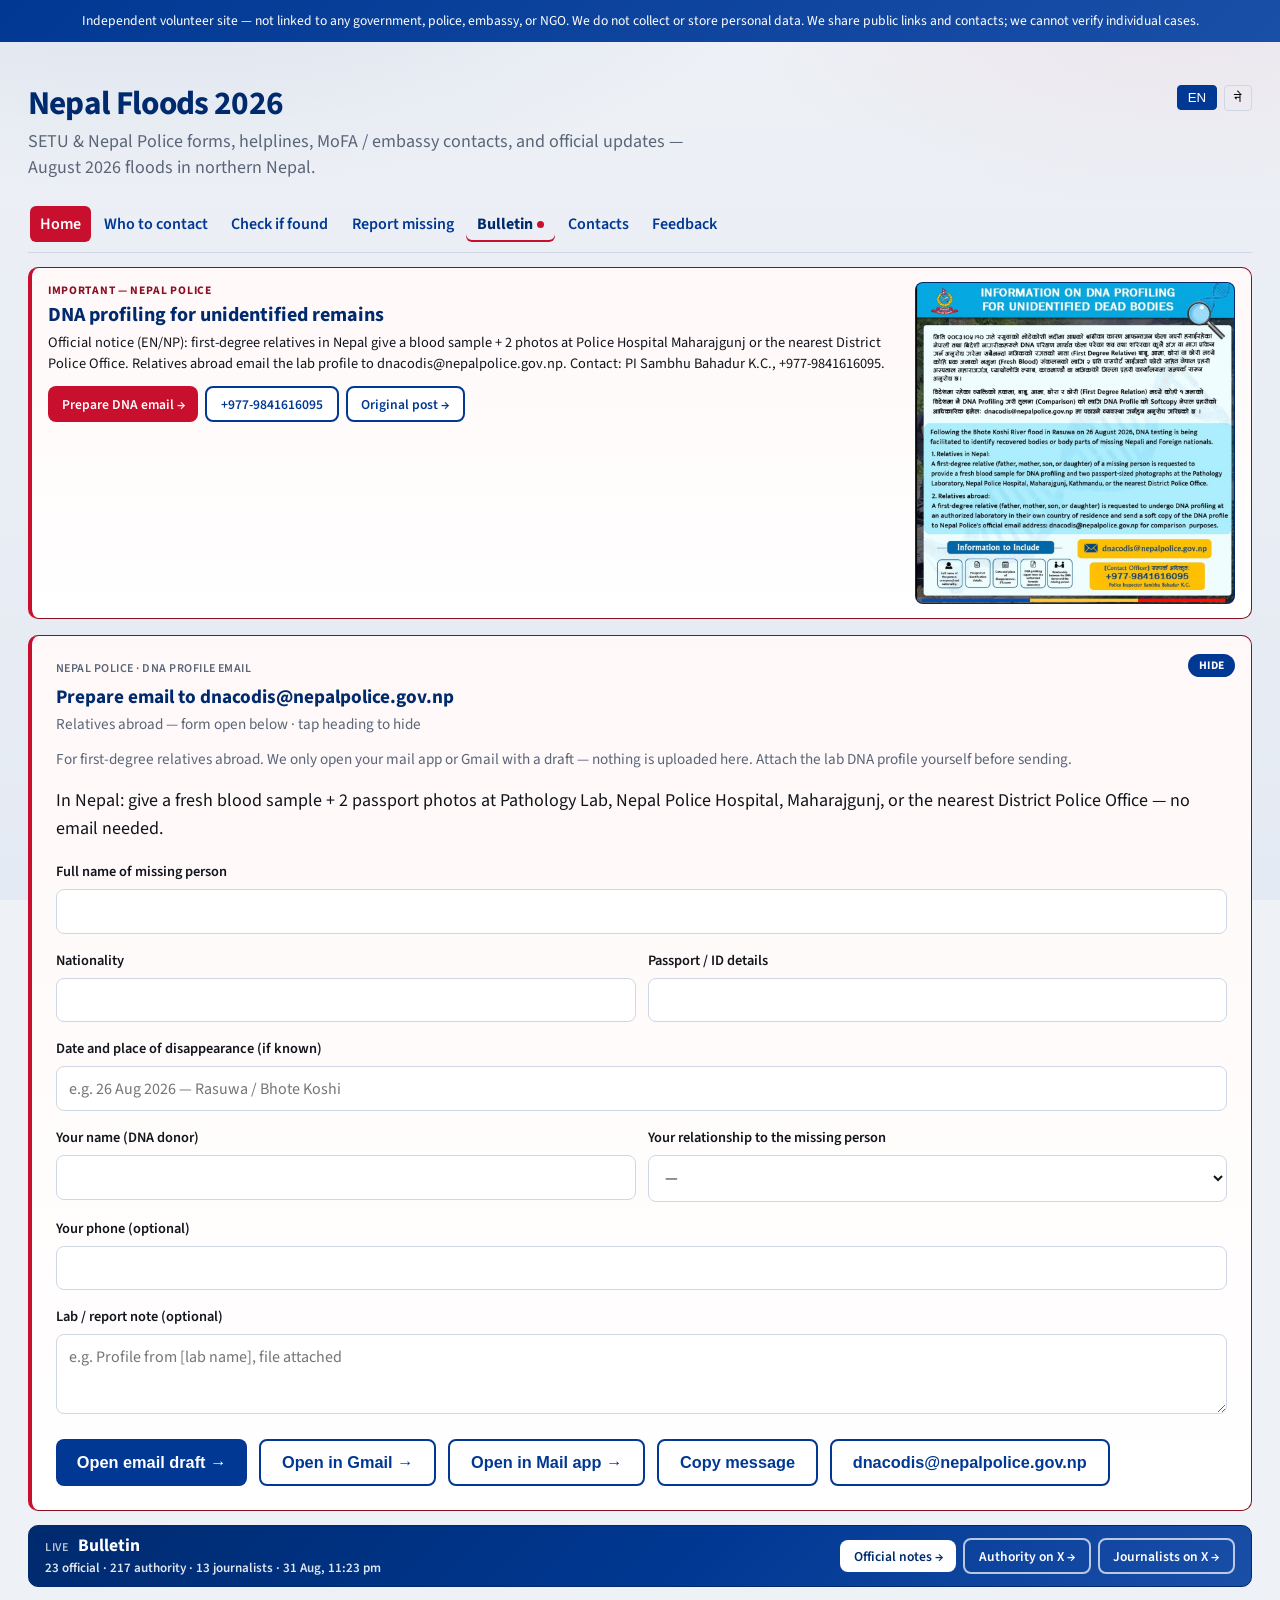
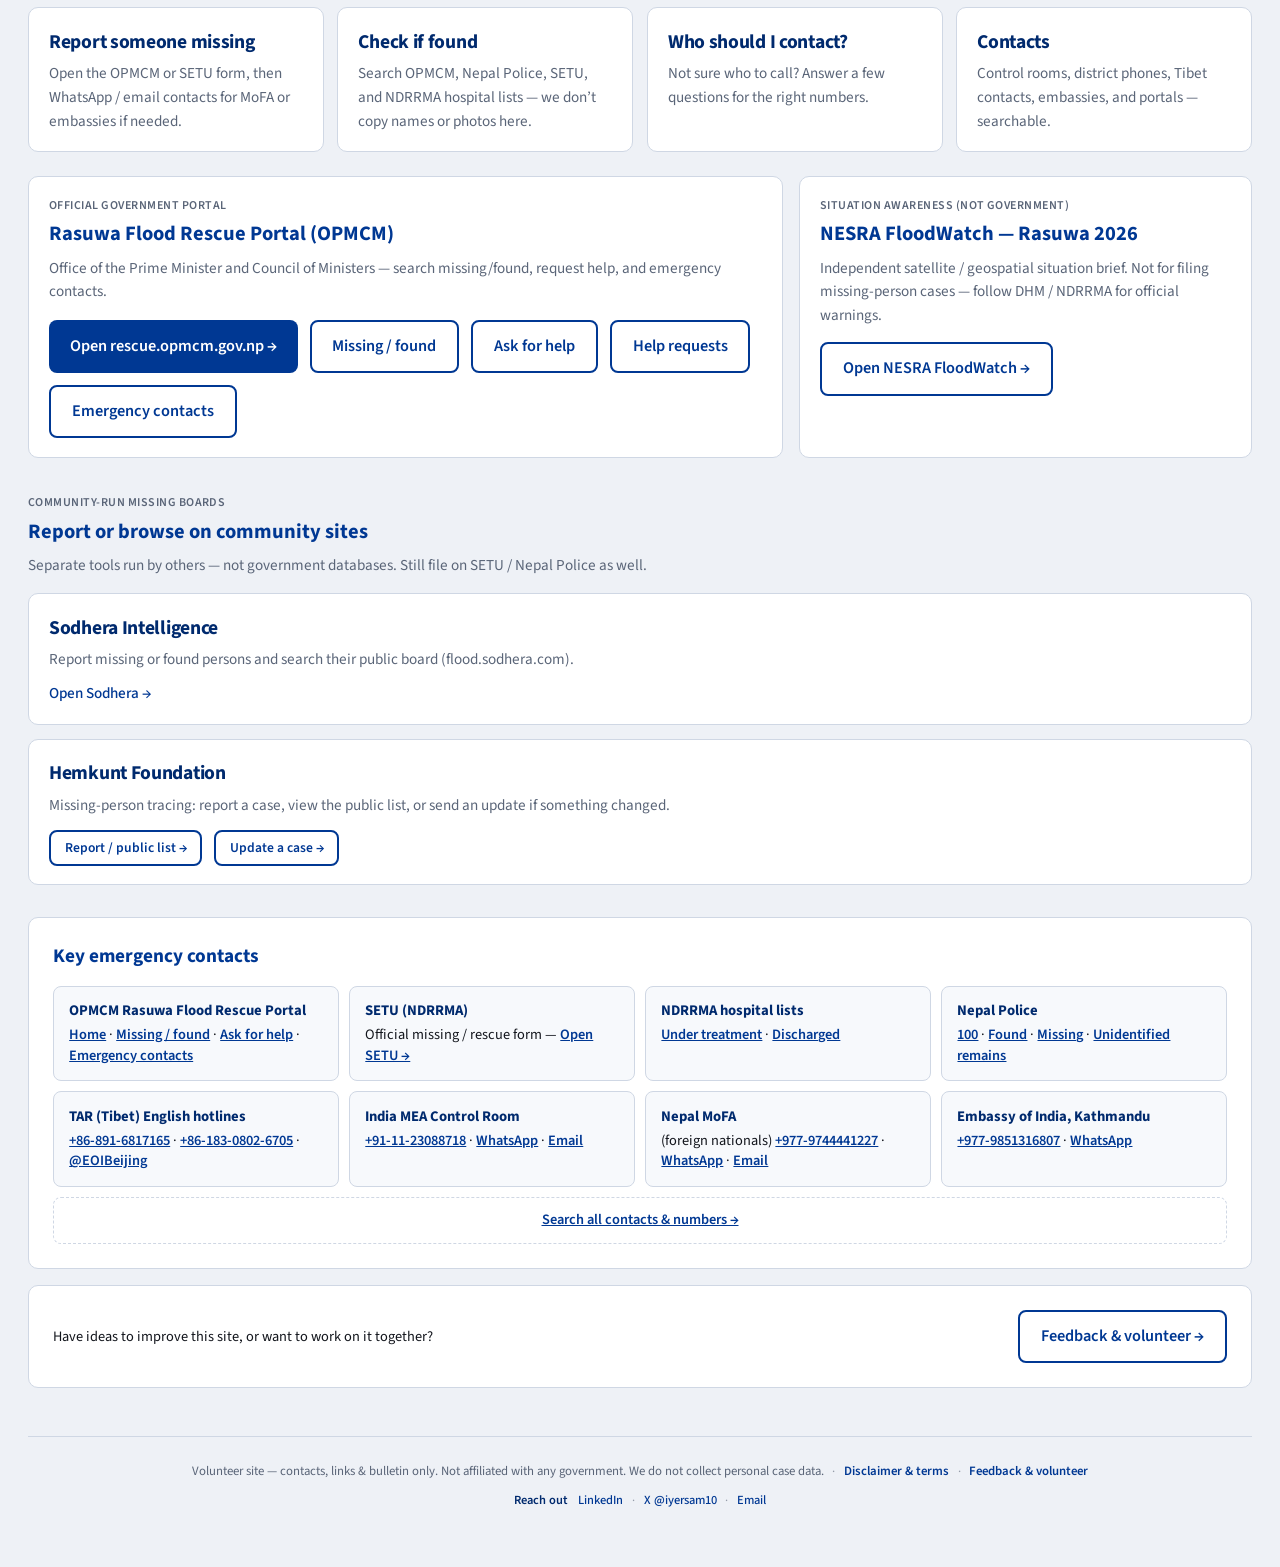
==== commit b7e7ee31: "Open DNA email helper by default and make hide/show obvious." ====
--- a/index.html
+++ b/index.html
@@ -70,11 +70,11 @@
       </a>
     </aside>
 
-    <details class="panel dna-email-panel" id="dna-email">
+    <details class="panel dna-email-panel" id="dna-email" open>
       <summary class="dna-email-summary">
         <span class="section-kicker" data-i18n="dnaEmailKicker">Nepal Police · DNA profile email</span>
         <span class="dna-email-summary-title" data-i18n="dnaEmailTitle">Prepare email to dnacodis@nepalpolice.gov.np</span>
-        <span class="dna-email-summary-hint form-hint" data-i18n="dnaEmailCollapsedHint">For relatives abroad only — tap to open</span>
+        <span class="dna-email-summary-hint form-hint" data-i18n="dnaEmailCollapsedHint">Relatives abroad — form open below · tap heading to hide</span>
       </summary>
 
       <p class="form-hint" data-i18n="dnaEmailHint">For first-degree relatives abroad. We only open your mail app or Gmail with a draft — nothing is uploaded here. Attach the lab DNA profile yourself before sending.</p>
@@ -234,8 +234,8 @@
 
     <footer class="site-footer" data-i18n="footer">Volunteer site — contacts, links & updates only.</footer>
   </div>
-  <script src="/js/common.js?v=layout18"></script>
-  <script src="/js/dna-email.js?v=layout2"></script>
+  <script src="/js/common.js?v=layout19"></script>
+  <script src="/js/dna-email.js?v=layout3"></script>
 
   <!-- Vercel Web Analytics -->
   <script>
--- a/css/style.css
+++ b/css/style.css
@@ -2145,7 +2145,11 @@
 }
 
 .dna-email-panel {
+  position: relative;
   scroll-margin-top: 1rem;
+  border-color: #8a0f22;
+  border-left: 4px solid var(--nepal-crimson);
+  background: linear-gradient(180deg, #fff8f8 0%, #fff 100%);
 }
 
 .dna-email-panel > :not(summary) {
@@ -2156,7 +2160,8 @@
   cursor: pointer;
   list-style: none;
   display: grid;
-  gap: 0.15rem;
+  gap: 0.2rem;
+  padding-right: 5.5rem;
 }
 
 .dna-email-summary::-webkit-details-marker {
@@ -2164,22 +2169,24 @@
 }
 
 .dna-email-summary::after {
-  content: "+";
+  content: "Show";
   position: absolute;
-  right: 1.25rem;
-  top: 1.35rem;
-  font-size: 1.25rem;
-  font-weight: 600;
-  color: var(--nepal-blue);
-  line-height: 1;
-}
-
-.dna-email-panel {
-  position: relative;
+  right: 1rem;
+  top: 1.15rem;
+  padding: 0.28rem 0.65rem;
+  font-size: 0.72rem;
+  font-weight: 700;
+  letter-spacing: 0.04em;
+  text-transform: uppercase;
+  color: #fff;
+  background: var(--nepal-crimson);
+  border-radius: 999px;
+  line-height: 1.2;
 }
 
 .dna-email-panel[open] .dna-email-summary::after {
-  content: "–";
+  content: "Hide";
+  background: var(--nepal-blue);
 }
 
 .dna-email-summary-title {
@@ -2188,7 +2195,6 @@
   font-weight: 700;
   color: var(--nepal-blue-deep);
   line-height: 1.3;
-  padding-right: 1.5rem;
 }
 
 .dna-email-summary-hint {
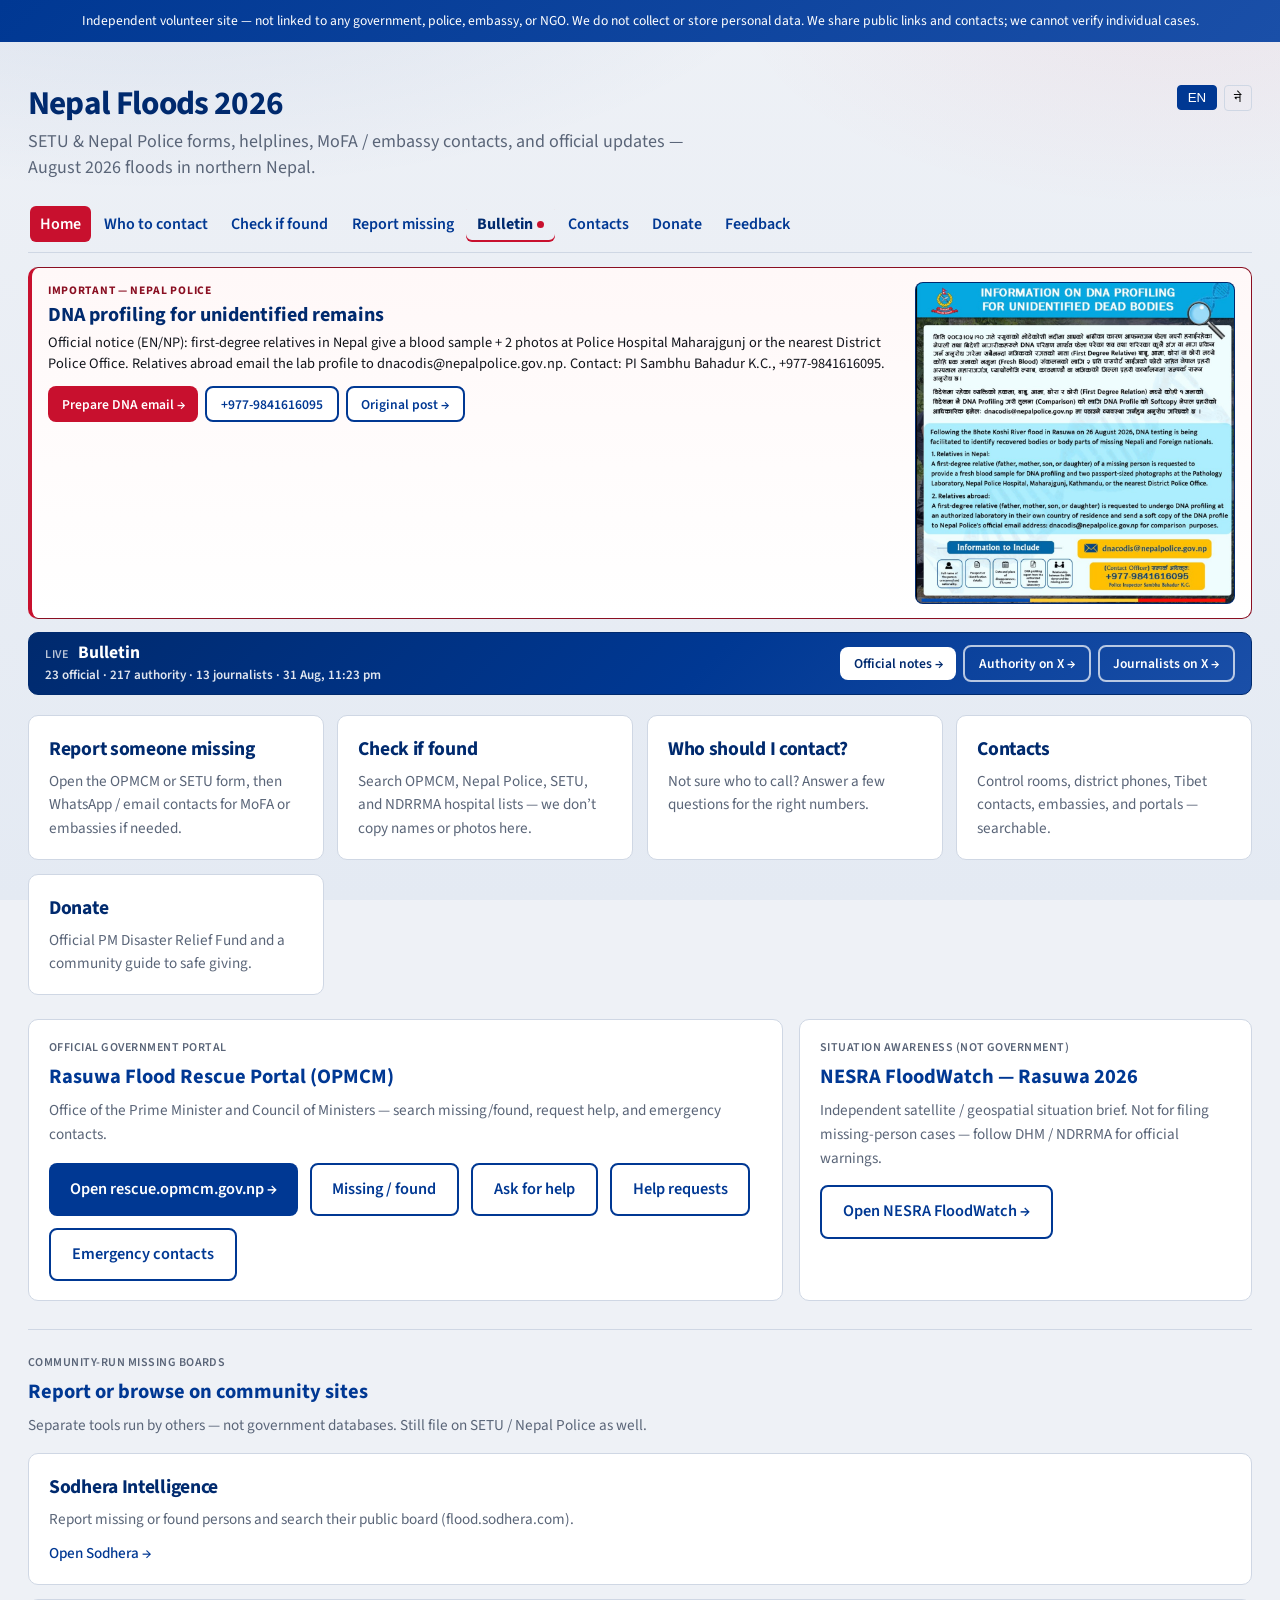
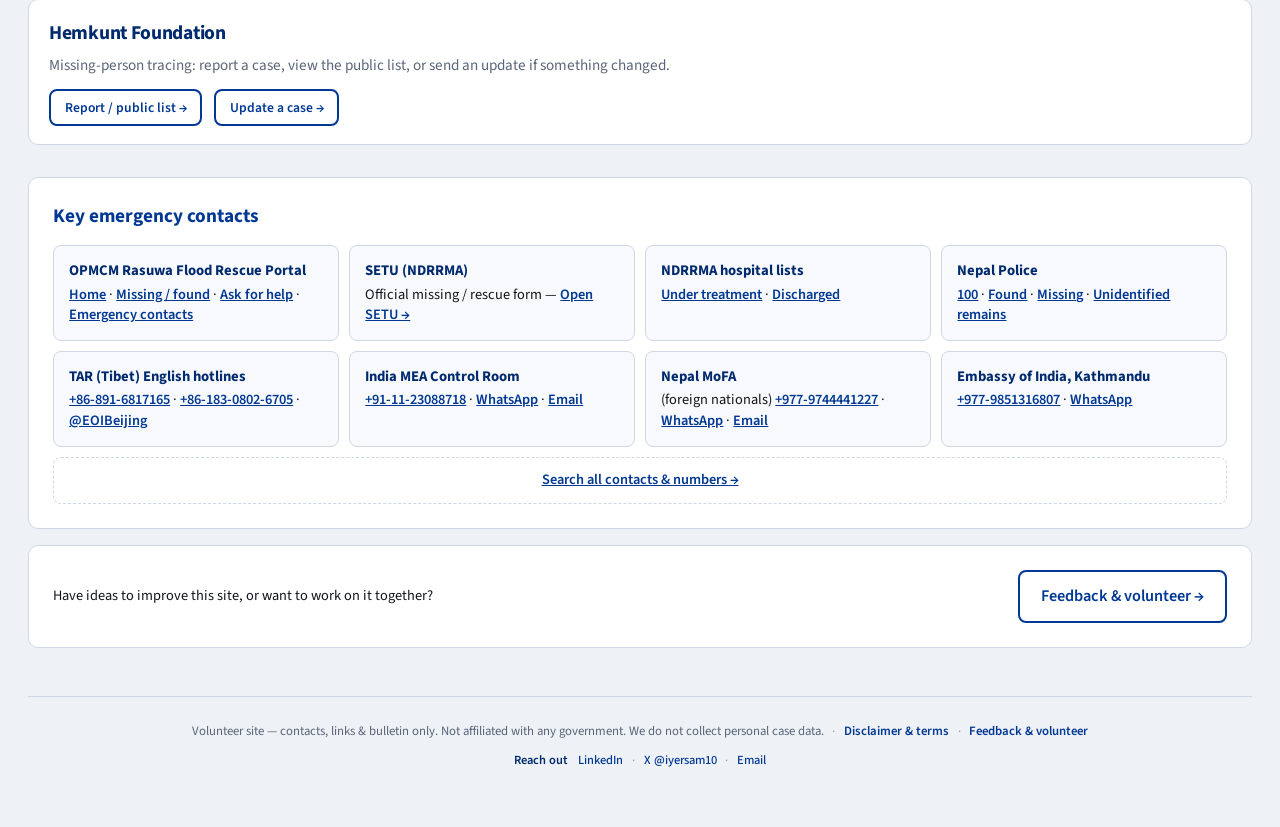
==== commit e2f4ef4e: "Connect DNA email to Prepare CTA and add Donate tab." ====
--- a/index.html
+++ b/index.html
@@ -43,97 +43,99 @@
         <a href="/report.html" data-page="report" data-i18n="navReport">Report missing</a>
         <a href="/updates.html" data-page="updates" class="nav-bulletin" data-i18n="navUpdates">Bulletin</a>
         <a href="/resources.html" data-page="resources" data-i18n="navResources">Contacts</a>
+        <a href="/donate.html" data-page="donate" data-i18n="navDonate">Donate</a>
         <a href="/feedback.html" data-page="feedback" class="nav-feedback" data-i18n="navFeedback">Feedback</a>
       </nav>
     </header>
 
-    <aside class="priority-alert" id="dna-priority-alert" aria-label="Nepal Police DNA profiling notice">
-      <div class="priority-alert-copy">
-        <p class="priority-alert-kicker" data-i18n="dnaAlertKicker">Important — Nepal Police</p>
-        <h2 class="priority-alert-title" data-i18n="dnaAlertTitle">DNA profiling for unidentified remains</h2>
-        <p class="priority-alert-body" data-i18n="dnaAlertBody">Official notice (EN/NP): first-degree relatives in Nepal give a blood sample + 2 photos at Police Hospital Maharajgunj or the nearest District Police Office. Relatives abroad email the lab profile to dnacodis@nepalpolice.gov.np. Contact: PI Sambhu Bahadur K.C., +977-9841616095.</p>
-        <div class="priority-alert-actions">
-          <a class="btn btn-primary btn-sm" href="#dna-email" data-i18n="dnaAlertEmailCta">Prepare DNA email →</a>
-          <a class="btn btn-secondary btn-sm" href="tel:+9779841616095">+977-9841616095</a>
-          <a class="btn btn-secondary btn-sm" href="https://x.com/NepalPoliceHQ/status/2094363424365097114" target="_blank" rel="noopener" data-i18n="dnaAlertCta">Original post →</a>
+    <section class="dna-notice-card" id="dna-priority-alert" aria-label="Nepal Police DNA profiling notice">
+      <aside class="priority-alert">
+        <div class="priority-alert-copy">
+          <p class="priority-alert-kicker" data-i18n="dnaAlertKicker">Important — Nepal Police</p>
+          <h2 class="priority-alert-title" data-i18n="dnaAlertTitle">DNA profiling for unidentified remains</h2>
+          <p class="priority-alert-body" data-i18n="dnaAlertBody">Official notice (EN/NP): first-degree relatives in Nepal give a blood sample + 2 photos at Police Hospital Maharajgunj or the nearest District Police Office. Relatives abroad email the lab profile to dnacodis@nepalpolice.gov.np. Contact: PI Sambhu Bahadur K.C., +977-9841616095.</p>
+          <div class="priority-alert-actions">
+            <a class="btn btn-primary btn-sm" href="#dna-email" id="dna-email-open-cta" aria-controls="dna-email" aria-expanded="false" data-i18n="dnaAlertEmailCta">Prepare DNA email →</a>
+            <a class="btn btn-secondary btn-sm" href="tel:+9779841616095">+977-9841616095</a>
+            <a class="btn btn-secondary btn-sm" href="https://x.com/NepalPoliceHQ/status/2094363424365097114" target="_blank" rel="noopener" data-i18n="dnaAlertCta">Original post →</a>
+          </div>
         </div>
-      </div>
-      <a class="priority-alert-figure" href="https://x.com/NepalPoliceHQ/status/2094363424365097114" target="_blank" rel="noopener">
-        <img
-          src="/assets/nepal-police-dna-profiling-31aug.jpg"
-          width="1016"
-          height="1024"
-          alt="Nepal Police notice: DNA profiling for unidentified dead bodies — email dnacodis@nepalpolice.gov.np, contact PI Sambhu Bahadur K.C. +977-9841616095"
-          loading="eager"
-          decoding="async"
-        >
-      </a>
-    </aside>
-
-    <details class="panel dna-email-panel" id="dna-email" open>
-      <summary class="dna-email-summary">
-        <span class="section-kicker" data-i18n="dnaEmailKicker">Nepal Police · DNA profile email</span>
-        <span class="dna-email-summary-title" data-i18n="dnaEmailTitle">Prepare email to dnacodis@nepalpolice.gov.np</span>
-        <span class="dna-email-summary-hint form-hint" data-i18n="dnaEmailCollapsedHint">Relatives abroad — form open below · tap heading to hide</span>
-      </summary>
-
-      <p class="form-hint" data-i18n="dnaEmailHint">For first-degree relatives abroad. We only open your mail app or Gmail with a draft — nothing is uploaded here. Attach the lab DNA profile yourself before sending.</p>
-      <p class="quiet-note" data-i18n="dnaEmailInNepal">In Nepal: give a fresh blood sample + 2 passport photos at Pathology Lab, Nepal Police Hospital, Maharajgunj, or the nearest District Police Office — no email needed.</p>
-
-      <form id="dna-email-form" class="dna-email-form" novalidate>
-        <div class="form-group">
-          <label for="dna-missing-name" data-i18n="dnaFieldMissingName">Full name of missing person</label>
-          <input id="dna-missing-name" name="missingName" type="text" autocomplete="name" required>
-        </div>
-        <div class="form-row">
-          <div class="form-group">
-            <label for="dna-nationality" data-i18n="dnaFieldNationality">Nationality</label>
-            <input id="dna-nationality" name="nationality" type="text" required>
-          </div>
-          <div class="form-group">
-            <label for="dna-id-details" data-i18n="dnaFieldId">Passport / ID details</label>
-            <input id="dna-id-details" name="idDetails" type="text" required>
-          </div>
-        </div>
-        <div class="form-group">
-          <label for="dna-disappearance" data-i18n="dnaFieldDisappearance">Date and place of disappearance (if known)</label>
-          <input id="dna-disappearance" name="disappearance" type="text" placeholder="e.g. 26 Aug 2026 — Rasuwa / Bhote Koshi">
-        </div>
-        <div class="form-row">
-          <div class="form-group">
-            <label for="dna-donor-name" data-i18n="dnaFieldDonorName">Your name (DNA donor)</label>
-            <input id="dna-donor-name" name="donorName" type="text" required>
-          </div>
-          <div class="form-group">
-            <label for="dna-relationship" data-i18n="dnaFieldRelationship">Your relationship to the missing person</label>
-            <select id="dna-relationship" name="relationship" required>
-              <option value="">—</option>
-              <option value="Father">Father</option>
-              <option value="Mother">Mother</option>
-              <option value="Son">Son</option>
-              <option value="Daughter">Daughter</option>
-            </select>
-          </div>
-        </div>
-        <div class="form-group">
-          <label for="dna-donor-phone" data-i18n="dnaFieldDonorPhone">Your phone (optional)</label>
-          <input id="dna-donor-phone" name="donorPhone" type="tel" autocomplete="tel">
-        </div>
-        <div class="form-group">
-          <label for="dna-lab-note" data-i18n="dnaFieldLabNote">Lab / report note (optional)</label>
-          <textarea id="dna-lab-note" name="labNote" rows="2" data-i18n-placeholder="dnaFieldLabPlaceholder" placeholder="e.g. Profile from [lab name], file attached"></textarea>
-        </div>
-        <p class="form-errors" id="dna-email-errors" hidden></p>
-        <div class="btn-group">
-          <button type="button" class="btn btn-primary" id="dna-email-open" data-i18n="dnaEmailOpen">Open email draft →</button>
-          <button type="button" class="btn btn-secondary" id="dna-email-gmail" data-i18n="dnaEmailGmail">Open in Gmail →</button>
-          <button type="button" class="btn btn-secondary" id="dna-email-mailto" data-i18n="dnaEmailMailto">Open in Mail app →</button>
-          <button type="button" class="btn btn-secondary" id="dna-email-copy" data-i18n="dnaEmailCopy">Copy message</button>
-          <button type="button" class="btn btn-secondary" id="dna-email-address">dnacodis@nepalpolice.gov.np</button>
-        </div>
-        <p class="form-hint" id="dna-email-status" hidden></p>
-      </form>
-    </details>
+        <a class="priority-alert-figure" href="https://x.com/NepalPoliceHQ/status/2094363424365097114" target="_blank" rel="noopener">
+          <img
+            src="/assets/nepal-police-dna-profiling-31aug.jpg"
+            width="1016"
+            height="1024"
+            alt="Nepal Police notice: DNA profiling for unidentified dead bodies — email dnacodis@nepalpolice.gov.np, contact PI Sambhu Bahadur K.C. +977-9841616095"
+            loading="eager"
+            decoding="async"
+          >
+        </a>
+      </aside>
+
+      <details class="dna-email-panel" id="dna-email">
+        <summary class="dna-email-summary">
+          <span class="dna-email-summary-title" data-i18n="dnaEmailTitle">Prepare email to dnacodis@nepalpolice.gov.np</span>
+          <span class="dna-email-summary-hint form-hint" data-i18n="dnaEmailCollapsedHint">Tap Hide to collapse this form</span>
+        </summary>
+
+        <p class="form-hint" data-i18n="dnaEmailHint">For first-degree relatives abroad. We only open your mail app or Gmail with a draft — nothing is uploaded here. Attach the lab DNA profile yourself before sending.</p>
+        <p class="quiet-note" data-i18n="dnaEmailInNepal">In Nepal: give a fresh blood sample + 2 passport photos at Pathology Lab, Nepal Police Hospital, Maharajgunj, or the nearest District Police Office — no email needed.</p>
+
+        <form id="dna-email-form" class="dna-email-form" novalidate>
+          <div class="form-group">
+            <label for="dna-missing-name" data-i18n="dnaFieldMissingName">Full name of missing person</label>
+            <input id="dna-missing-name" name="missingName" type="text" autocomplete="name" required>
+          </div>
+          <div class="form-row">
+            <div class="form-group">
+              <label for="dna-nationality" data-i18n="dnaFieldNationality">Nationality</label>
+              <input id="dna-nationality" name="nationality" type="text" required>
+            </div>
+            <div class="form-group">
+              <label for="dna-id-details" data-i18n="dnaFieldId">Passport / ID details</label>
+              <input id="dna-id-details" name="idDetails" type="text" required>
+            </div>
+          </div>
+          <div class="form-group">
+            <label for="dna-disappearance" data-i18n="dnaFieldDisappearance">Date and place of disappearance (if known)</label>
+            <input id="dna-disappearance" name="disappearance" type="text" placeholder="e.g. 26 Aug 2026 — Rasuwa / Bhote Koshi">
+          </div>
+          <div class="form-row">
+            <div class="form-group">
+              <label for="dna-donor-name" data-i18n="dnaFieldDonorName">Your name (DNA donor)</label>
+              <input id="dna-donor-name" name="donorName" type="text" required>
+            </div>
+            <div class="form-group">
+              <label for="dna-relationship" data-i18n="dnaFieldRelationship">Your relationship to the missing person</label>
+              <select id="dna-relationship" name="relationship" required>
+                <option value="">—</option>
+                <option value="Father">Father</option>
+                <option value="Mother">Mother</option>
+                <option value="Son">Son</option>
+                <option value="Daughter">Daughter</option>
+              </select>
+            </div>
+          </div>
+          <div class="form-group">
+            <label for="dna-donor-phone" data-i18n="dnaFieldDonorPhone">Your phone (optional)</label>
+            <input id="dna-donor-phone" name="donorPhone" type="tel" autocomplete="tel">
+          </div>
+          <div class="form-group">
+            <label for="dna-lab-note" data-i18n="dnaFieldLabNote">Lab / report note (optional)</label>
+            <textarea id="dna-lab-note" name="labNote" rows="2" data-i18n-placeholder="dnaFieldLabPlaceholder" placeholder="e.g. Profile from [lab name], file attached"></textarea>
+          </div>
+          <p class="form-errors" id="dna-email-errors" hidden></p>
+          <div class="btn-group">
+            <button type="button" class="btn btn-primary" id="dna-email-open" data-i18n="dnaEmailOpen">Open email draft →</button>
+            <button type="button" class="btn btn-secondary" id="dna-email-gmail" data-i18n="dnaEmailGmail">Open in Gmail →</button>
+            <button type="button" class="btn btn-secondary" id="dna-email-mailto" data-i18n="dnaEmailMailto">Open in Mail app →</button>
+            <button type="button" class="btn btn-secondary" id="dna-email-copy" data-i18n="dnaEmailCopy">Copy message</button>
+            <button type="button" class="btn btn-secondary" id="dna-email-address">dnacodis@nepalpolice.gov.np</button>
+          </div>
+          <p class="form-hint" id="dna-email-status" hidden></p>
+        </form>
+      </details>
+    </section>
 
     <div class="bulletin-spotlight" id="bulletin-spotlight">
       <div class="bulletin-spotlight-copy">
@@ -166,6 +168,10 @@
       <a class="action-card" href="/resources.html">
         <h2 data-i18n="navResources">Contacts</h2>
         <p data-i18n="homeContactsDesc">Control rooms, district phones, Tibet contacts, embassies, and portals — searchable.</p>
+      </a>
+      <a class="action-card" href="/donate.html">
+        <h2 data-i18n="navDonate">Donate</h2>
+        <p data-i18n="homeDonateDesc">Official PM Disaster Relief Fund and a community guide to safe giving.</p>
       </a>
     </div>
 
@@ -234,8 +240,8 @@
 
     <footer class="site-footer" data-i18n="footer">Volunteer site — contacts, links & updates only.</footer>
   </div>
-  <script src="/js/common.js?v=layout19"></script>
-  <script src="/js/dna-email.js?v=layout3"></script>
+  <script src="/js/common.js?v=layout20"></script>
+  <script src="/js/dna-email.js?v=layout4"></script>
 
   <!-- Vercel Web Analytics -->
   <script>
--- a/css/style.css
+++ b/css/style.css
@@ -2071,16 +2071,25 @@
   background: #fff;
 }
 
-/* Priority alert — home (DNA / critical official notices) */
-.priority-alert {
-  display: grid;
-  gap: 0.85rem;
+/* Priority alert + DNA email — one connected card */
+.dna-notice-card {
   margin-top: 0.85rem;
-  padding: 0.85rem 1rem;
   border: 1px solid #8a0f22;
   border-left: 4px solid var(--nepal-crimson);
   border-radius: var(--radius);
   background: linear-gradient(180deg, #fff8f8 0%, #fff 100%);
+  overflow: hidden;
+  scroll-margin-top: 1rem;
+}
+
+.priority-alert {
+  display: grid;
+  gap: 0.85rem;
+  margin: 0;
+  padding: 0.85rem 1rem;
+  border: none;
+  border-radius: 0;
+  background: transparent;
 }
 
 @media (min-width: 760px) {
@@ -2146,10 +2155,28 @@
 
 .dna-email-panel {
   position: relative;
+  margin: 0;
+  padding: 0;
+  border: none;
+  border-radius: 0;
+  background: transparent;
   scroll-margin-top: 1rem;
-  border-color: #8a0f22;
-  border-left: 4px solid var(--nepal-crimson);
-  background: linear-gradient(180deg, #fff8f8 0%, #fff 100%);
+}
+
+/* Collapsed: form is out of the way until Prepare DNA email */
+.dna-email-panel:not([open]) {
+  display: none;
+}
+
+.dna-notice-card:has(.dna-email-panel[open]) .priority-alert {
+  padding-bottom: 0.75rem;
+  border-bottom: 1px solid rgba(138, 15, 34, 0.18);
+}
+
+.dna-email-panel[open] {
+  display: block;
+  padding: 0.85rem 1rem 1rem;
+  background: rgba(255, 255, 255, 0.72);
 }
 
 .dna-email-panel > :not(summary) {
@@ -2160,7 +2187,7 @@
   cursor: pointer;
   list-style: none;
   display: grid;
-  gap: 0.2rem;
+  gap: 0.15rem;
   padding-right: 5.5rem;
 }
 
@@ -2169,29 +2196,24 @@
 }
 
 .dna-email-summary::after {
-  content: "Show";
+  content: "Hide";
   position: absolute;
   right: 1rem;
-  top: 1.15rem;
+  top: 0.95rem;
   padding: 0.28rem 0.65rem;
   font-size: 0.72rem;
   font-weight: 700;
   letter-spacing: 0.04em;
   text-transform: uppercase;
   color: #fff;
-  background: var(--nepal-crimson);
+  background: var(--nepal-blue);
   border-radius: 999px;
   line-height: 1.2;
 }
 
-.dna-email-panel[open] .dna-email-summary::after {
-  content: "Hide";
-  background: var(--nepal-blue);
-}
-
 .dna-email-summary-title {
   display: block;
-  font-size: clamp(1.05rem, 2vw, 1.2rem);
+  font-size: clamp(1.02rem, 2vw, 1.15rem);
   font-weight: 700;
   color: var(--nepal-blue-deep);
   line-height: 1.3;
@@ -2205,8 +2227,37 @@
   margin-top: 0.85rem;
 }
 
-.dna-email-form .quiet-note {
-  margin: 0.5rem 0 0.85rem;
+.priority-alert .btn-primary.is-active {
+  outline: 2px solid rgba(138, 15, 34, 0.35);
+  outline-offset: 2px;
+}
+
+.donate-lead {
+  margin: 0.85rem 0 0;
+}
+
+.donate-grid {
+  margin-top: 0.85rem;
+}
+
+.donate-card .section-kicker {
+  margin-bottom: 0.35rem;
+}
+
+.donate-card-gov {
+  border-color: rgba(0, 56, 147, 0.28);
+}
+
+.donate-card-community {
+  border-color: rgba(138, 15, 34, 0.22);
+}
+
+.donate-note {
+  margin-top: 1rem;
+}
+
+.donate-note .section-title {
+  margin-bottom: 0.65rem;
 }
 
 /* Bulletin visibility — home spotlight, nav pulse, split tabs */
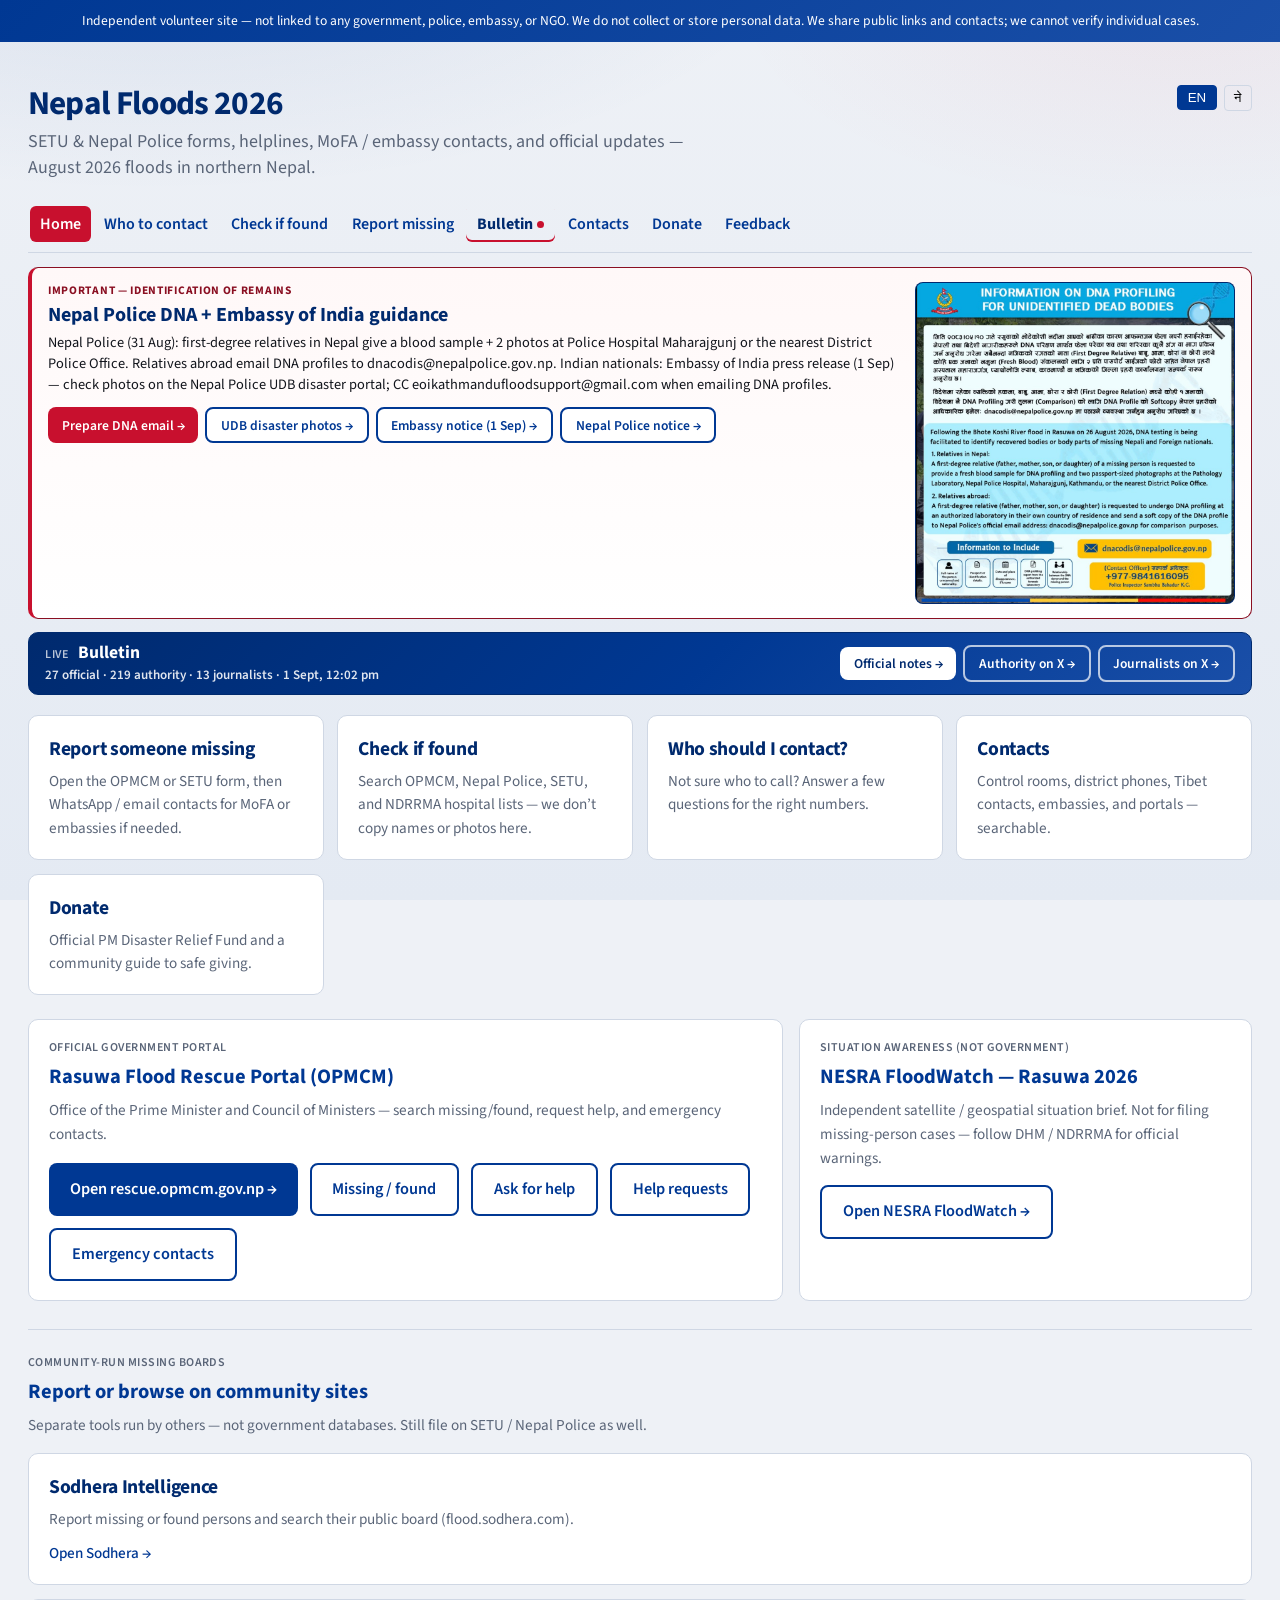
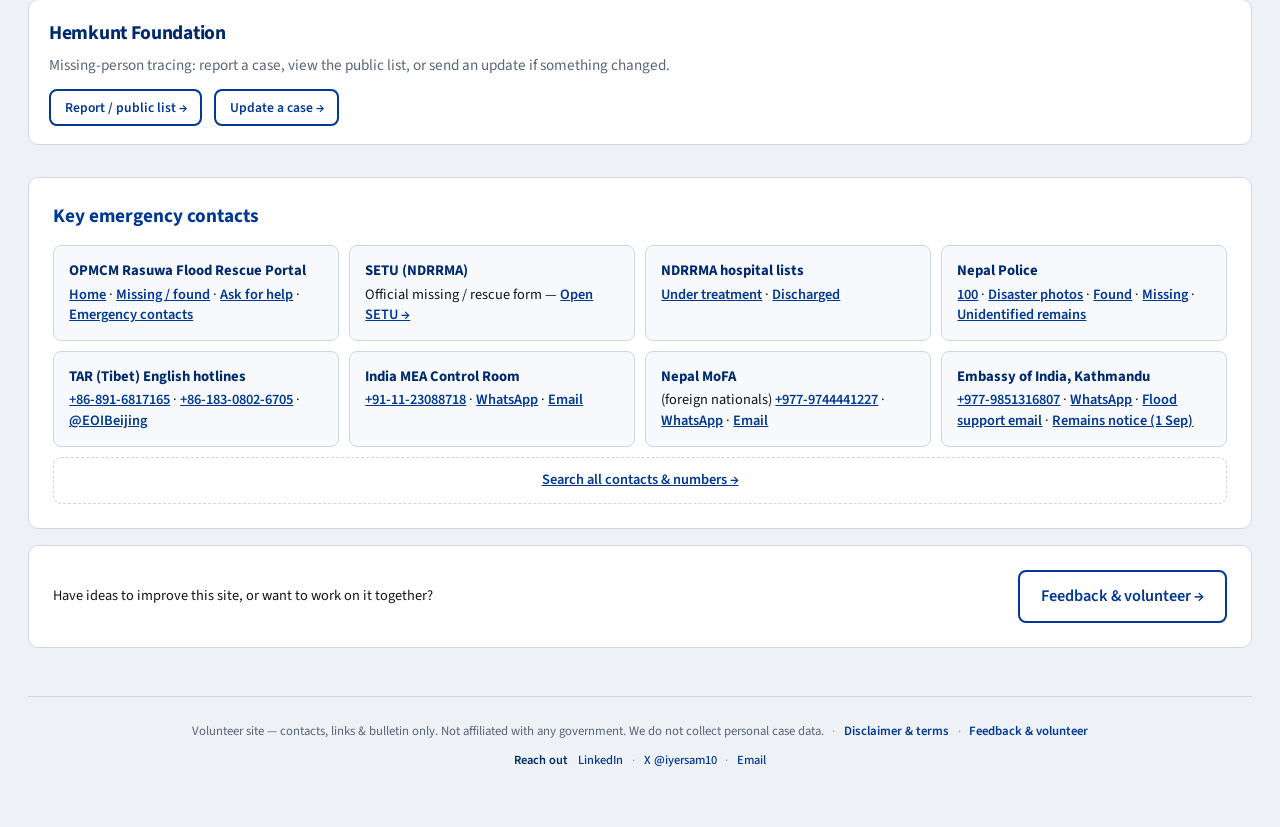
==== commit bd3ced35: "Add Embassy of India mortal remains update and refresh bulletins." ====
--- a/index.html
+++ b/index.html
@@ -48,16 +48,17 @@
       </nav>
     </header>
 
-    <section class="dna-notice-card" id="dna-priority-alert" aria-label="Nepal Police DNA profiling notice">
+    <section class="dna-notice-card" id="dna-priority-alert" aria-label="Identification of mortal remains">
       <aside class="priority-alert">
         <div class="priority-alert-copy">
-          <p class="priority-alert-kicker" data-i18n="dnaAlertKicker">Important — Nepal Police</p>
-          <h2 class="priority-alert-title" data-i18n="dnaAlertTitle">DNA profiling for unidentified remains</h2>
-          <p class="priority-alert-body" data-i18n="dnaAlertBody">Official notice (EN/NP): first-degree relatives in Nepal give a blood sample + 2 photos at Police Hospital Maharajgunj or the nearest District Police Office. Relatives abroad email the lab profile to dnacodis@nepalpolice.gov.np. Contact: PI Sambhu Bahadur K.C., +977-9841616095.</p>
+          <p class="priority-alert-kicker" data-i18n="remainsAlertKicker">Important — identification of remains</p>
+          <h2 class="priority-alert-title" data-i18n="remainsAlertTitle">Nepal Police DNA + Embassy of India guidance</h2>
+          <p class="priority-alert-body" data-i18n="remainsAlertBody">Nepal Police (31 Aug): first-degree relatives in Nepal give a blood sample + 2 photos at Police Hospital Maharajgunj or the nearest District Police Office. Relatives abroad email DNA profiles to dnacodis@nepalpolice.gov.np. Indian nationals: Embassy of India press release (1 Sep) — check photos on the Nepal Police UDB disaster portal; CC eoikathmandufloodsupport@gmail.com when emailing DNA profiles.</p>
           <div class="priority-alert-actions">
             <a class="btn btn-primary btn-sm" href="#dna-email" id="dna-email-open-cta" aria-controls="dna-email" aria-expanded="false" data-i18n="dnaAlertEmailCta">Prepare DNA email →</a>
-            <a class="btn btn-secondary btn-sm" href="tel:+9779841616095">+977-9841616095</a>
-            <a class="btn btn-secondary btn-sm" href="https://x.com/NepalPoliceHQ/status/2094363424365097114" target="_blank" rel="noopener" data-i18n="dnaAlertCta">Original post →</a>
+            <a class="btn btn-secondary btn-sm" href="https://udb.nepalpolice.gov.np/disaster?&count=418&page=1" target="_blank" rel="noopener" data-i18n="remainsUdbCta">UDB disaster photos →</a>
+            <a class="btn btn-secondary btn-sm" href="https://x.com/IndiaInNepal/status/2094634497954488618" target="_blank" rel="noopener" data-i18n="remainsEmbassyCta">Embassy notice (1 Sep) →</a>
+            <a class="btn btn-secondary btn-sm" href="https://x.com/NepalPoliceHQ/status/2094363424365097114" target="_blank" rel="noopener" data-i18n="dnaAlertCta">Nepal Police notice →</a>
           </div>
         </div>
         <a class="priority-alert-figure" href="https://x.com/NepalPoliceHQ/status/2094363424365097114" target="_blank" rel="noopener">
@@ -78,7 +79,7 @@
           <span class="dna-email-summary-hint form-hint" data-i18n="dnaEmailCollapsedHint">Tap Hide to collapse this form</span>
         </summary>
 
-        <p class="form-hint" data-i18n="dnaEmailHint">For first-degree relatives abroad. We only open your mail app or Gmail with a draft — nothing is uploaded here. Attach the lab DNA profile yourself before sending.</p>
+        <p class="form-hint" data-i18n="dnaEmailHint">For first-degree relatives abroad. We only open your mail app or Gmail with a draft — nothing is uploaded here. Attach the lab DNA profile yourself before sending. Indian nationals: CC eoikathmandufloodsupport@gmail.com on the email to Nepal Police.</p>
         <p class="quiet-note" data-i18n="dnaEmailInNepal">In Nepal: give a fresh blood sample + 2 passport photos at Pathology Lab, Nepal Police Hospital, Maharajgunj, or the nearest District Police Office — no email needed.</p>
 
         <form id="dna-email-form" class="dna-email-form" novalidate>
@@ -224,11 +225,11 @@
         <li class="contact-tile"><strong>OPMCM Rasuwa Flood Rescue Portal</strong> <a href="https://rescue.opmcm.gov.np/" target="_blank" rel="noopener">Home</a> · <a href="https://rescue.opmcm.gov.np/person-lost-found" target="_blank" rel="noopener">Missing / found</a> · <a href="https://rescue.opmcm.gov.np/ask-help" target="_blank" rel="noopener">Ask for help</a> · <a href="https://rescue.opmcm.gov.np/emergency-contacts" target="_blank" rel="noopener">Emergency contacts</a></li>
         <li class="contact-tile"><strong>SETU (NDRRMA)</strong> Official missing / rescue form — <a href="https://setu.ndrrma.gov.np/admin/help.php" target="_blank" rel="noopener">Open SETU →</a></li>
         <li class="contact-tile"><strong>NDRRMA hospital lists</strong> <a href="https://ndrrma.gov.np/np/notice-information" target="_blank" rel="noopener">Under treatment</a> · <a href="https://ndrrma.gov.np/np/misc-report" target="_blank" rel="noopener">Discharged</a></li>
-        <li class="contact-tile"><strong>Nepal Police</strong> <a href="tel:100">100</a> · <a href="https://udb.nepalpolice.gov.np/found" target="_blank" rel="noopener">Found</a> · <a href="https://udb.nepalpolice.gov.np/missing" target="_blank" rel="noopener">Missing</a> · <a href="https://udb.nepalpolice.gov.np/dead-bodies" target="_blank" rel="noopener">Unidentified remains</a></li>
+        <li class="contact-tile"><strong>Nepal Police</strong> <a href="tel:100">100</a> · <a href="https://udb.nepalpolice.gov.np/disaster?&count=418&page=1" target="_blank" rel="noopener">Disaster photos</a> · <a href="https://udb.nepalpolice.gov.np/found" target="_blank" rel="noopener">Found</a> · <a href="https://udb.nepalpolice.gov.np/missing" target="_blank" rel="noopener">Missing</a> · <a href="https://udb.nepalpolice.gov.np/dead-bodies" target="_blank" rel="noopener">Unidentified remains</a></li>
         <li class="contact-tile"><strong>TAR (Tibet) English hotlines</strong> <a href="tel:+868916817165">+86-891-6817165</a> · <a href="tel:+8618308026705">+86-183-0802-6705</a> · <a href="https://x.com/EOIBeijing/status/2093912605433774318" target="_blank" rel="noopener">@EOIBeijing</a></li>
         <li class="contact-tile"><strong>India MEA Control Room</strong> <a href="tel:+911123088718">+91-11-23088718</a> · <a href="https://wa.me/919968291988">WhatsApp</a> · <a href="mailto:situationroom@mea.gov.in">Email</a></li>
         <li class="contact-tile"><strong>Nepal MoFA</strong> (foreign nationals) <a href="tel:+9779744441227">+977-9744441227</a> · <a href="https://wa.me/9779744441227">WhatsApp</a> · <a href="mailto:emergency@mofa.gov.np">Email</a></li>
-        <li class="contact-tile"><strong>Embassy of India, Kathmandu</strong> <a href="tel:+9779851316807">+977-9851316807</a> · <a href="https://wa.me/9779851316807">WhatsApp</a></li>
+        <li class="contact-tile"><strong>Embassy of India, Kathmandu</strong> <a href="tel:+9779851316807">+977-9851316807</a> · <a href="https://wa.me/9779851316807">WhatsApp</a> · <a href="mailto:eoikathmandufloodsupport@gmail.com">Flood support email</a> · <a href="https://x.com/IndiaInNepal/status/2094634497954488618" target="_blank" rel="noopener">Remains notice (1 Sep)</a></li>
         <li class="contact-tile contact-tile-more"><a href="/resources.html">Search all contacts &amp; numbers →</a></li>
       </ul>
     </div>
@@ -240,7 +241,7 @@
 
     <footer class="site-footer" data-i18n="footer">Volunteer site — contacts, links & updates only.</footer>
   </div>
-  <script src="/js/common.js?v=layout20"></script>
+  <script src="/js/common.js?v=layout22"></script>
   <script src="/js/dna-email.js?v=layout4"></script>
 
   <!-- Vercel Web Analytics -->
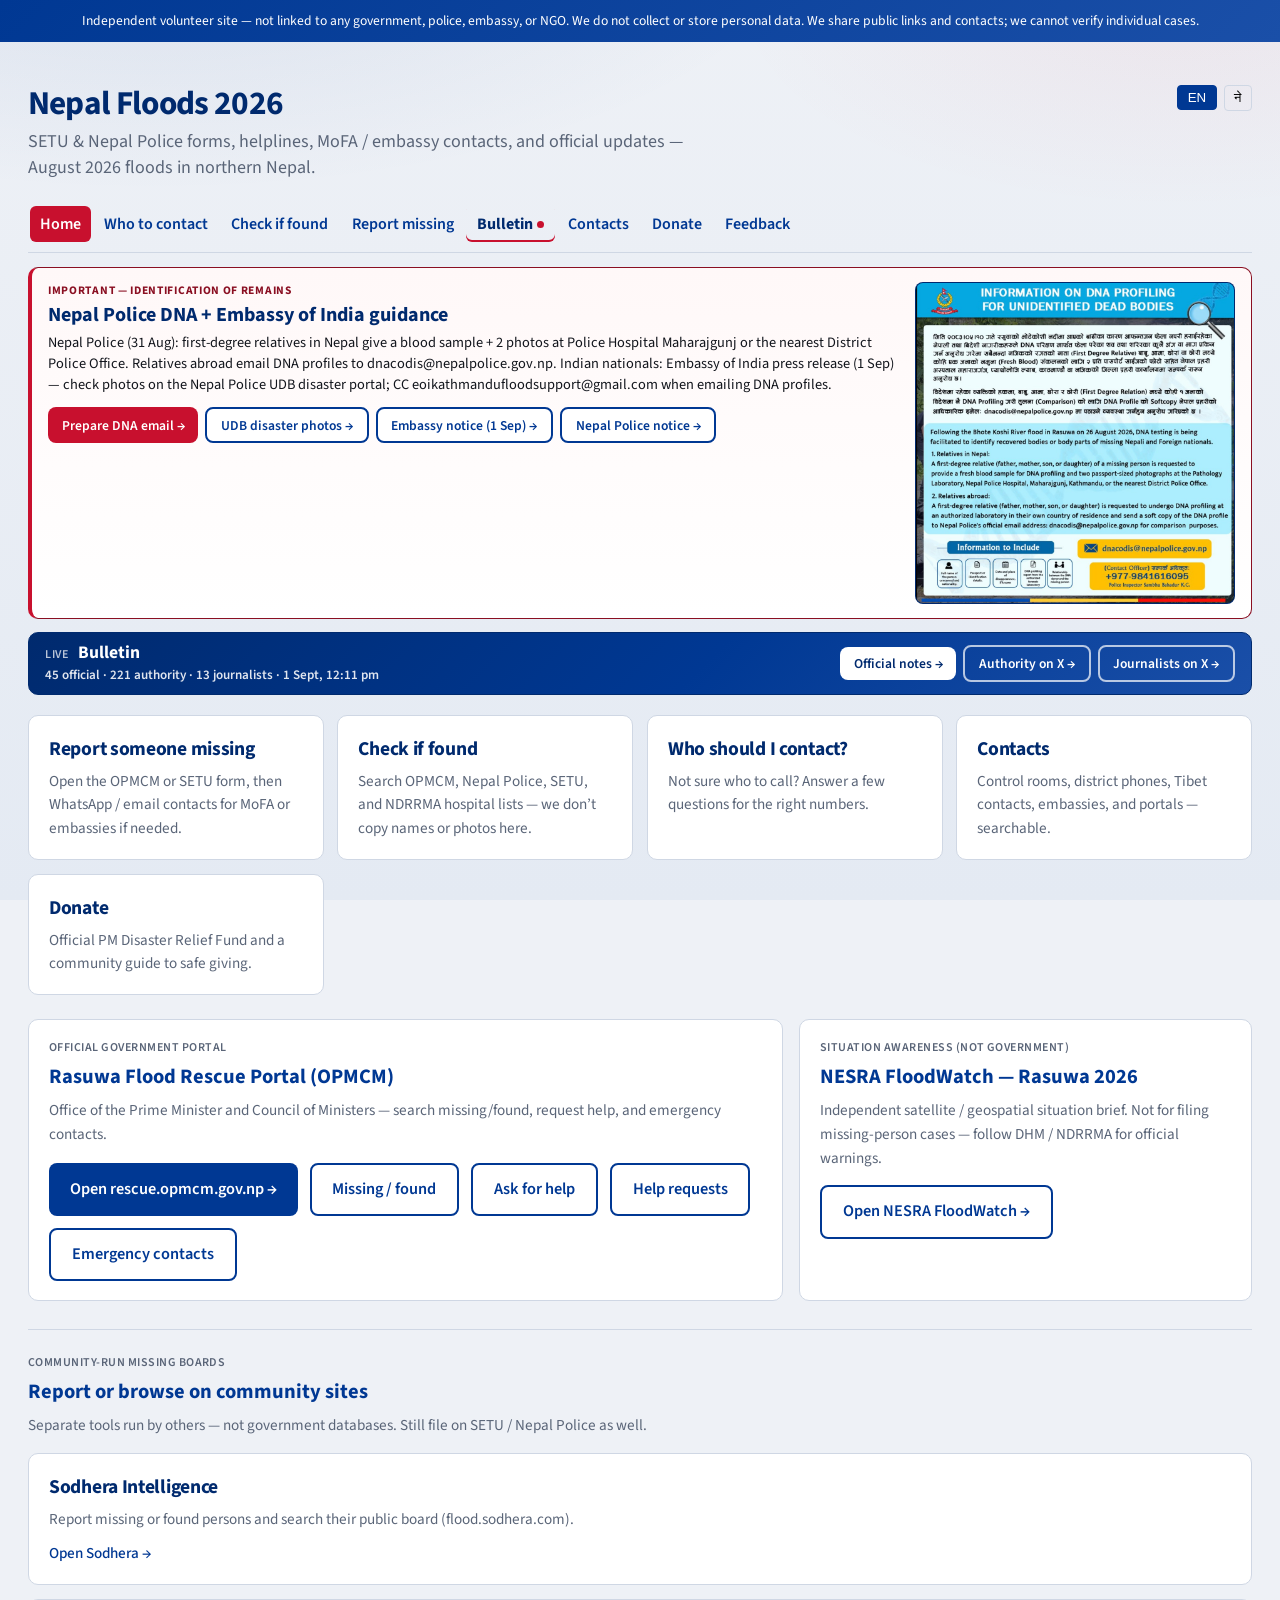
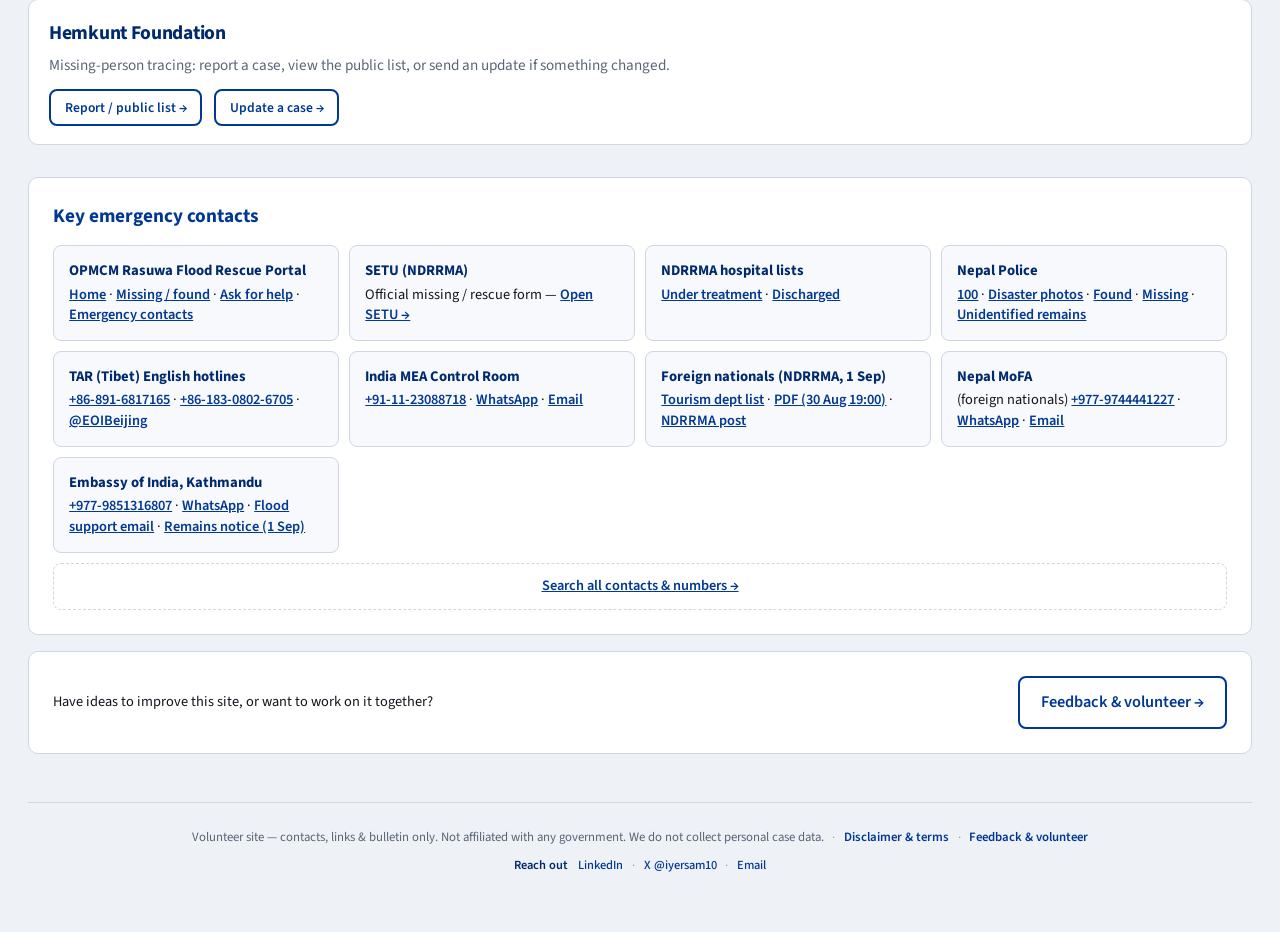
==== commit 46b84d0f: "Add NDRRMA foreign nationals list with dated PDF links." ====
--- a/index.html
+++ b/index.html
@@ -228,6 +228,7 @@
         <li class="contact-tile"><strong>Nepal Police</strong> <a href="tel:100">100</a> · <a href="https://udb.nepalpolice.gov.np/disaster?&count=418&page=1" target="_blank" rel="noopener">Disaster photos</a> · <a href="https://udb.nepalpolice.gov.np/found" target="_blank" rel="noopener">Found</a> · <a href="https://udb.nepalpolice.gov.np/missing" target="_blank" rel="noopener">Missing</a> · <a href="https://udb.nepalpolice.gov.np/dead-bodies" target="_blank" rel="noopener">Unidentified remains</a></li>
         <li class="contact-tile"><strong>TAR (Tibet) English hotlines</strong> <a href="tel:+868916817165">+86-891-6817165</a> · <a href="tel:+8618308026705">+86-183-0802-6705</a> · <a href="https://x.com/EOIBeijing/status/2093912605433774318" target="_blank" rel="noopener">@EOIBeijing</a></li>
         <li class="contact-tile"><strong>India MEA Control Room</strong> <a href="tel:+911123088718">+91-11-23088718</a> · <a href="https://wa.me/919968291988">WhatsApp</a> · <a href="mailto:situationroom@mea.gov.in">Email</a></li>
+        <li class="contact-tile"><strong>Foreign nationals (NDRRMA, 1 Sep)</strong> <a href="https://tourismdepartment.gov.np/content/185/tourist-list--out-of-contact--in-bhotekoshi/" target="_blank" rel="noopener">Tourism dept list</a> · <a href="https://ap.wps.com/l/cbCaigwQVrYF3ji7" target="_blank" rel="noopener">PDF (30 Aug 19:00)</a> · <a href="https://x.com/NDRRMA_Nepal/status/2094666412589744273" target="_blank" rel="noopener">NDRRMA post</a></li>
         <li class="contact-tile"><strong>Nepal MoFA</strong> (foreign nationals) <a href="tel:+9779744441227">+977-9744441227</a> · <a href="https://wa.me/9779744441227">WhatsApp</a> · <a href="mailto:emergency@mofa.gov.np">Email</a></li>
         <li class="contact-tile"><strong>Embassy of India, Kathmandu</strong> <a href="tel:+9779851316807">+977-9851316807</a> · <a href="https://wa.me/9779851316807">WhatsApp</a> · <a href="mailto:eoikathmandufloodsupport@gmail.com">Flood support email</a> · <a href="https://x.com/IndiaInNepal/status/2094634497954488618" target="_blank" rel="noopener">Remains notice (1 Sep)</a></li>
         <li class="contact-tile contact-tile-more"><a href="/resources.html">Search all contacts &amp; numbers →</a></li>
--- a/css/style.css
+++ b/css/style.css
@@ -2256,8 +2256,13 @@
   margin-top: 1rem;
 }
 
-.donate-note .section-title {
-  margin-bottom: 0.65rem;
+.foreign-nationals-update {
+  margin-top: 0.85rem;
+  border-left: 4px solid var(--nepal-blue);
+}
+
+.foreign-nationals-update .section-title {
+  margin-bottom: 0.35rem;
 }
 
 /* Bulletin visibility — home spotlight, nav pulse, split tabs */
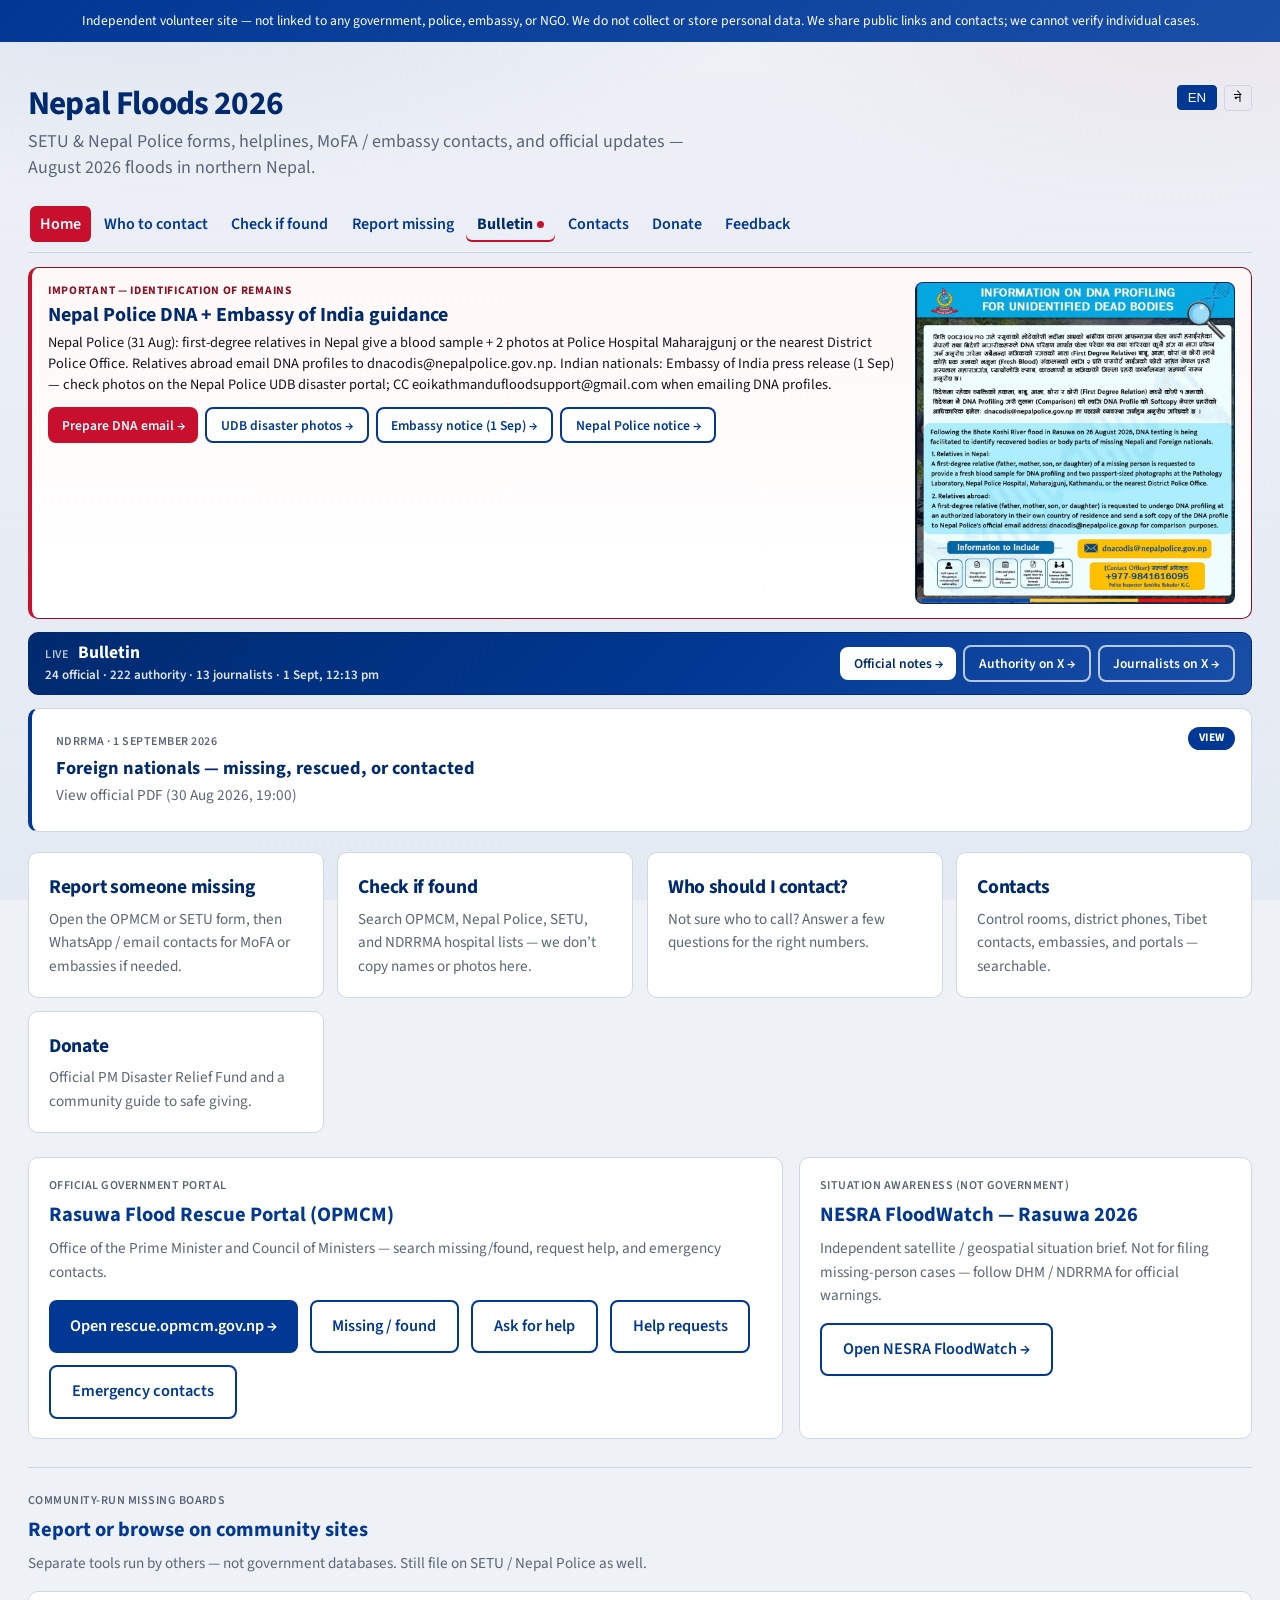
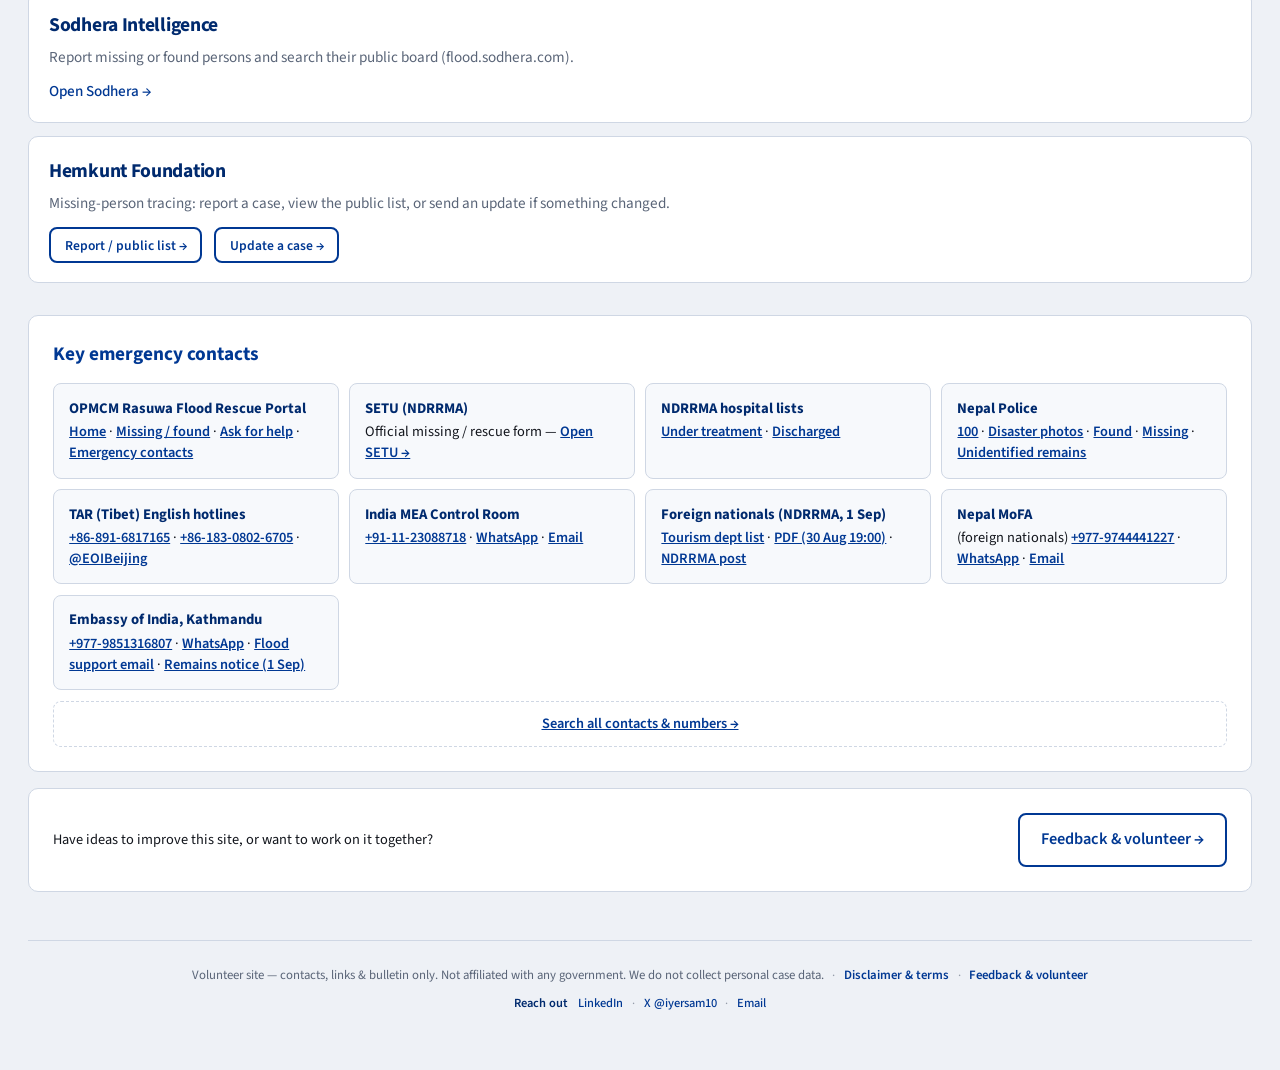
==== commit 1ac0a8e8: "Complete foreign nationals PDF embed styles and search wiring. Adds collapsible iframe panel on home" ====
--- a/index.html
+++ b/index.html
@@ -24,7 +24,7 @@
   <meta name="twitter:image" content="https://2026-nepal-floods.vercel.app/assets/og-share.png?v=6">
   <link rel="canonical" href="https://2026-nepal-floods.vercel.app/">
   <meta http-equiv="Cache-Control" content="no-cache, no-store, must-revalidate">
-  <link rel="stylesheet" href="/css/style.css?v=layout16">
+  <link rel="stylesheet" href="/css/style.css?v=layout23">
 </head>
 <body data-page="home">
   <div class="banner" data-i18n="banner">Independent volunteer site — not linked to any government, police, embassy, or NGO. We do not collect or store personal data. We share public links and contacts; we cannot verify individual cases.</div>
@@ -152,6 +152,8 @@
         <a class="btn btn-secondary btn-sm" href="/updates.html#journalists" data-i18n="homeBulletinJournalistsCta">Journalists on X →</a>
       </div>
     </div>
+
+    <details class="panel foreign-nationals-pdf" id="foreign-nationals-pdf"></details>
 
     <div class="card-grid">
       <a class="action-card" href="/report.html">
@@ -242,7 +244,8 @@
 
     <footer class="site-footer" data-i18n="footer">Volunteer site — contacts, links & updates only.</footer>
   </div>
-  <script src="/js/common.js?v=layout22"></script>
+  <script src="/js/common.js?v=layout23"></script>
+  <script src="/js/foreign-nationals.js?v=1"></script>
   <script src="/js/dna-email.js?v=layout4"></script>
 
   <!-- Vercel Web Analytics -->
--- a/css/style.css
+++ b/css/style.css
@@ -2265,6 +2265,84 @@
   margin-bottom: 0.35rem;
 }
 
+.foreign-nationals-pdf {
+  margin-top: 0.85rem;
+  border-left: 4px solid var(--nepal-blue);
+}
+
+.foreign-nationals-summary {
+  cursor: pointer;
+  list-style: none;
+  display: grid;
+  gap: 0.15rem;
+  padding-right: 4.5rem;
+}
+
+.foreign-nationals-summary::-webkit-details-marker {
+  display: none;
+}
+
+.foreign-nationals-pdf {
+  position: relative;
+}
+
+.foreign-nationals-pdf > :not(summary) {
+  margin-top: 0.75rem;
+}
+
+.foreign-nationals-summary::after {
+  content: "View";
+  position: absolute;
+  right: 1rem;
+  top: 1.1rem;
+  padding: 0.28rem 0.65rem;
+  font-size: 0.72rem;
+  font-weight: 700;
+  letter-spacing: 0.04em;
+  text-transform: uppercase;
+  color: #fff;
+  background: var(--nepal-blue);
+  border-radius: 999px;
+  line-height: 1.2;
+}
+
+.foreign-nationals-pdf[open] .foreign-nationals-summary::after {
+  content: "Hide";
+}
+
+.foreign-nationals-summary-title {
+  display: block;
+  font-size: clamp(1.02rem, 2vw, 1.15rem);
+  font-weight: 700;
+  color: var(--nepal-blue-deep);
+  line-height: 1.3;
+}
+
+.foreign-nationals-summary-hint {
+  margin: 0;
+}
+
+.pdf-embed-wrap {
+  margin-top: 0.75rem;
+  border: 1px solid var(--border);
+  border-radius: 8px;
+  overflow: hidden;
+  background: #f3f5f8;
+  min-height: 420px;
+}
+
+.pdf-embed-wrap iframe {
+  display: block;
+  width: 100%;
+  min-height: min(72vh, 900px);
+  border: 0;
+  background: #fff;
+}
+
+.pdf-embed-fallback {
+  margin-top: 0.5rem;
+}
+
 /* Bulletin visibility — home spotlight, nav pulse, split tabs */
 .bulletin-spotlight {
   display: grid;
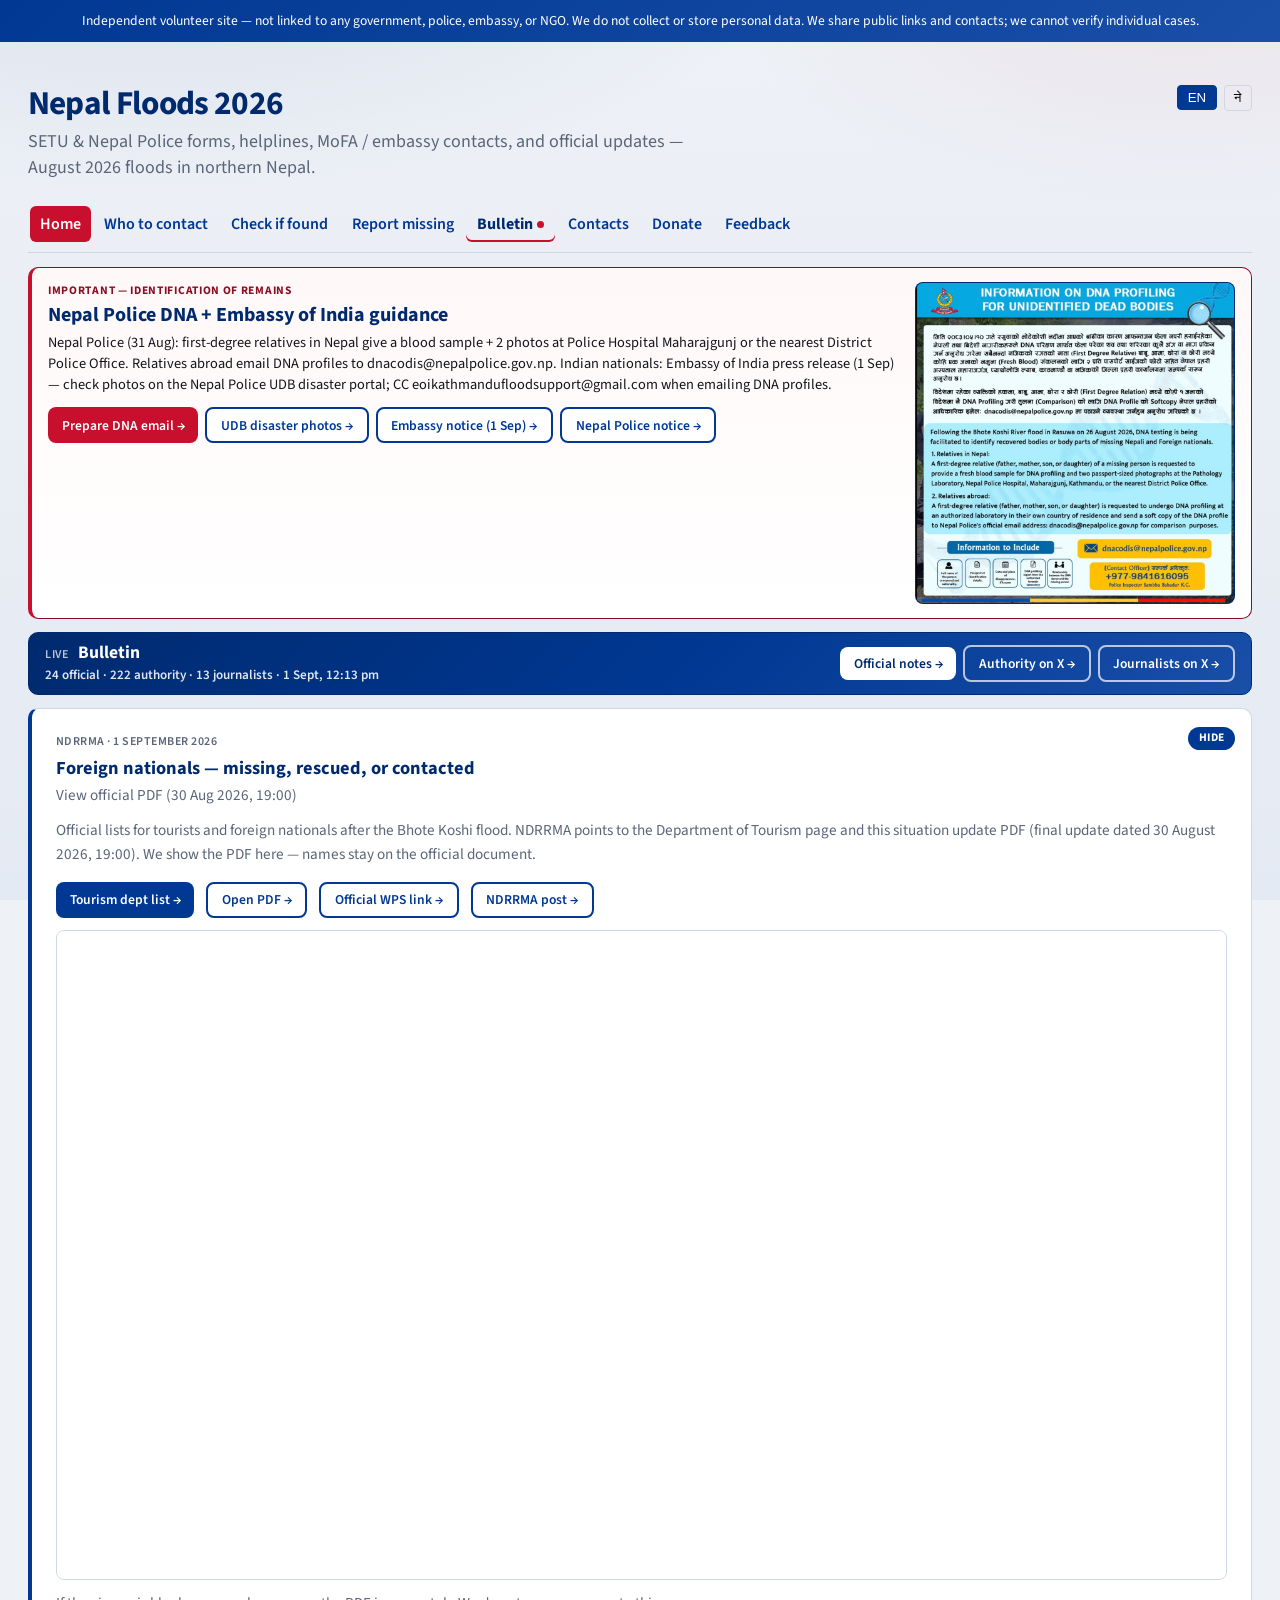
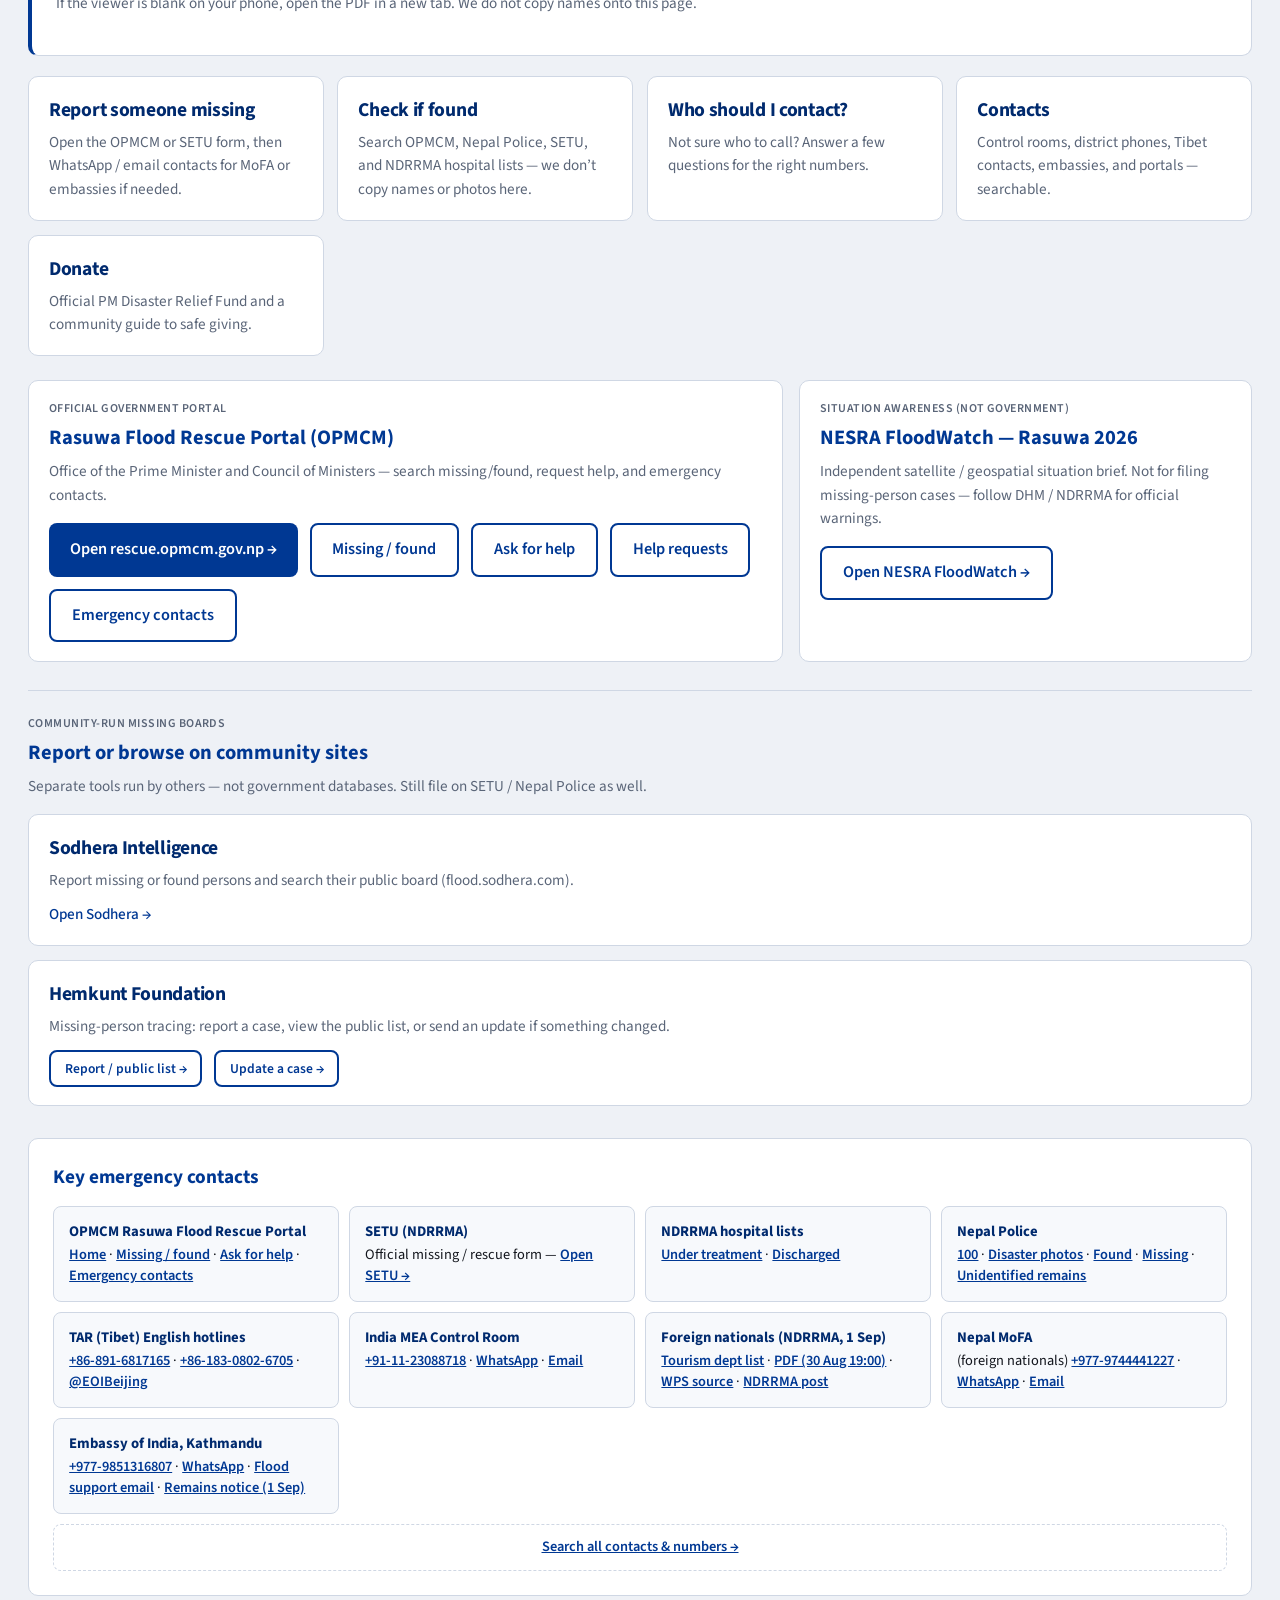
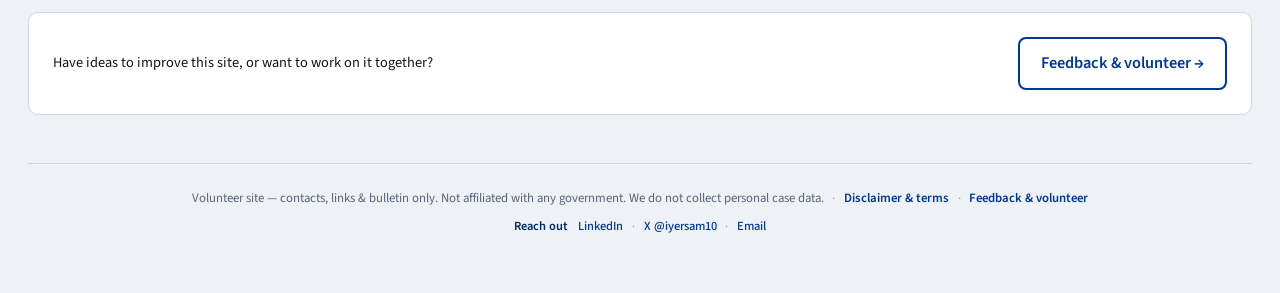
==== commit c3cf4953: "Host NDRRMA foreign nationals PDF and embed it on the home page. Replaces the blank WPS iframe with " ====
--- a/index.html
+++ b/index.html
@@ -230,7 +230,7 @@
         <li class="contact-tile"><strong>Nepal Police</strong> <a href="tel:100">100</a> · <a href="https://udb.nepalpolice.gov.np/disaster?&count=418&page=1" target="_blank" rel="noopener">Disaster photos</a> · <a href="https://udb.nepalpolice.gov.np/found" target="_blank" rel="noopener">Found</a> · <a href="https://udb.nepalpolice.gov.np/missing" target="_blank" rel="noopener">Missing</a> · <a href="https://udb.nepalpolice.gov.np/dead-bodies" target="_blank" rel="noopener">Unidentified remains</a></li>
         <li class="contact-tile"><strong>TAR (Tibet) English hotlines</strong> <a href="tel:+868916817165">+86-891-6817165</a> · <a href="tel:+8618308026705">+86-183-0802-6705</a> · <a href="https://x.com/EOIBeijing/status/2093912605433774318" target="_blank" rel="noopener">@EOIBeijing</a></li>
         <li class="contact-tile"><strong>India MEA Control Room</strong> <a href="tel:+911123088718">+91-11-23088718</a> · <a href="https://wa.me/919968291988">WhatsApp</a> · <a href="mailto:situationroom@mea.gov.in">Email</a></li>
-        <li class="contact-tile"><strong>Foreign nationals (NDRRMA, 1 Sep)</strong> <a href="https://tourismdepartment.gov.np/content/185/tourist-list--out-of-contact--in-bhotekoshi/" target="_blank" rel="noopener">Tourism dept list</a> · <a href="https://ap.wps.com/l/cbCaigwQVrYF3ji7" target="_blank" rel="noopener">PDF (30 Aug 19:00)</a> · <a href="https://x.com/NDRRMA_Nepal/status/2094666412589744273" target="_blank" rel="noopener">NDRRMA post</a></li>
+        <li class="contact-tile"><strong>Foreign nationals (NDRRMA, 1 Sep)</strong> <a href="https://tourismdepartment.gov.np/content/185/tourist-list--out-of-contact--in-bhotekoshi/" target="_blank" rel="noopener">Tourism dept list</a> · <a href="/assets/ndrrma-foreign-nationals-30aug-2026.pdf" target="_blank" rel="noopener">PDF (30 Aug 19:00)</a> · <a href="https://ap.wps.com/l/cbCaigwQVrYF3ji7" target="_blank" rel="noopener">WPS source</a> · <a href="https://x.com/NDRRMA_Nepal/status/2094666412589744273" target="_blank" rel="noopener">NDRRMA post</a></li>
         <li class="contact-tile"><strong>Nepal MoFA</strong> (foreign nationals) <a href="tel:+9779744441227">+977-9744441227</a> · <a href="https://wa.me/9779744441227">WhatsApp</a> · <a href="mailto:emergency@mofa.gov.np">Email</a></li>
         <li class="contact-tile"><strong>Embassy of India, Kathmandu</strong> <a href="tel:+9779851316807">+977-9851316807</a> · <a href="https://wa.me/9779851316807">WhatsApp</a> · <a href="mailto:eoikathmandufloodsupport@gmail.com">Flood support email</a> · <a href="https://x.com/IndiaInNepal/status/2094634497954488618" target="_blank" rel="noopener">Remains notice (1 Sep)</a></li>
         <li class="contact-tile contact-tile-more"><a href="/resources.html">Search all contacts &amp; numbers →</a></li>
@@ -245,7 +245,7 @@
     <footer class="site-footer" data-i18n="footer">Volunteer site — contacts, links & updates only.</footer>
   </div>
   <script src="/js/common.js?v=layout23"></script>
-  <script src="/js/foreign-nationals.js?v=1"></script>
+  <script src="/js/foreign-nationals.js?v=2"></script>
   <script src="/js/dna-email.js?v=layout4"></script>
 
   <!-- Vercel Web Analytics -->
